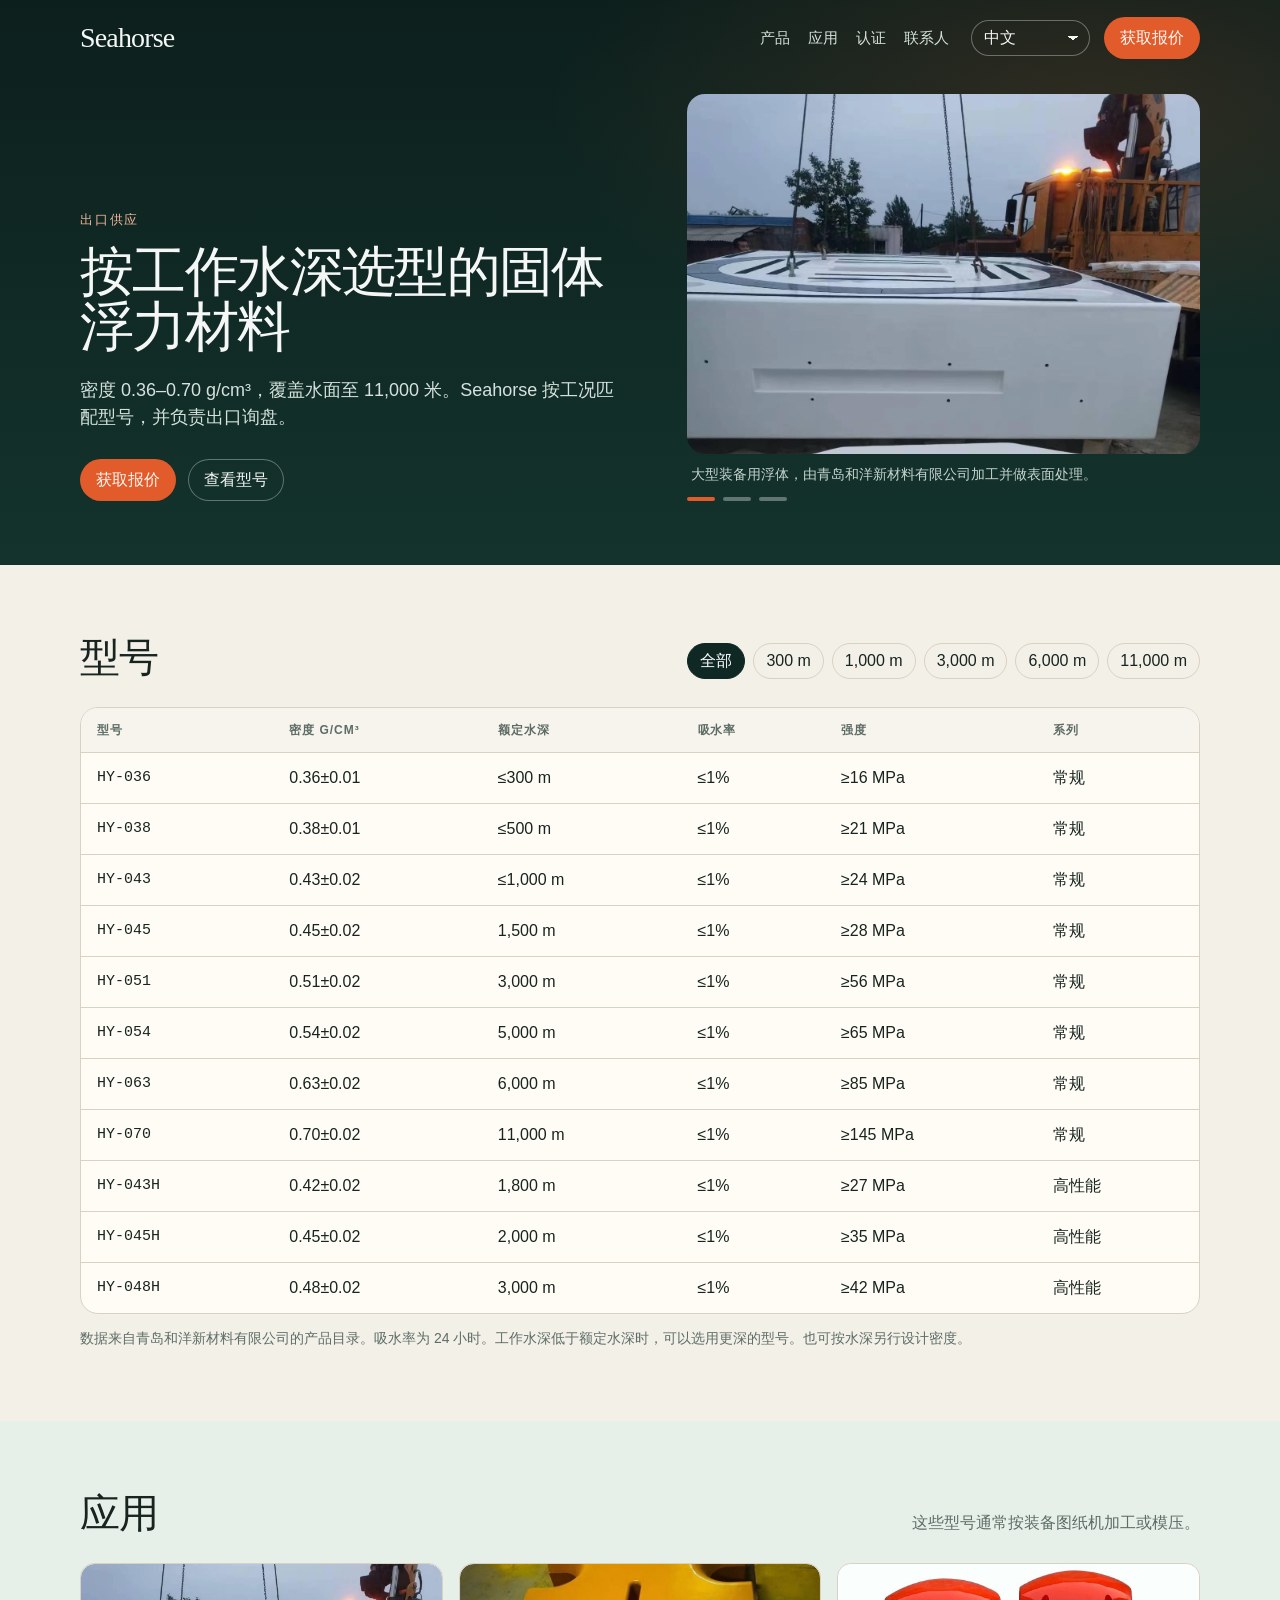
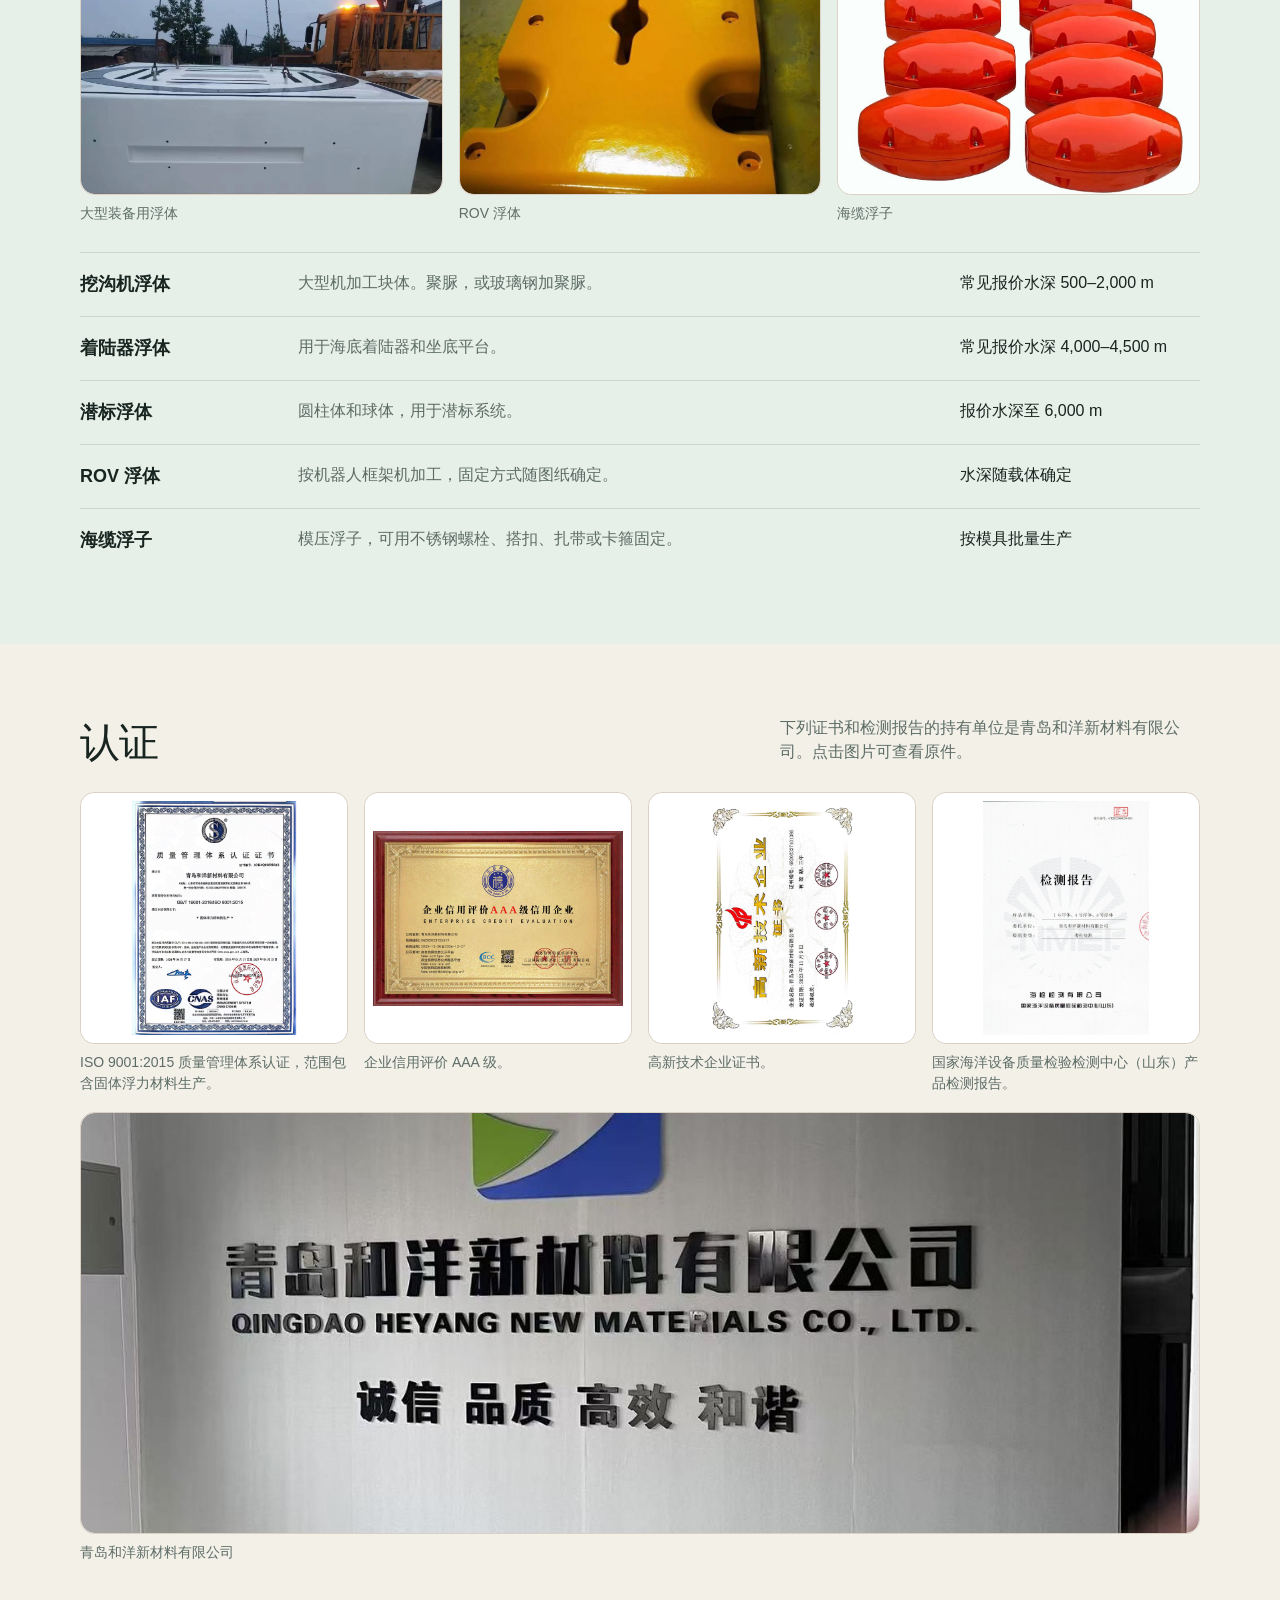
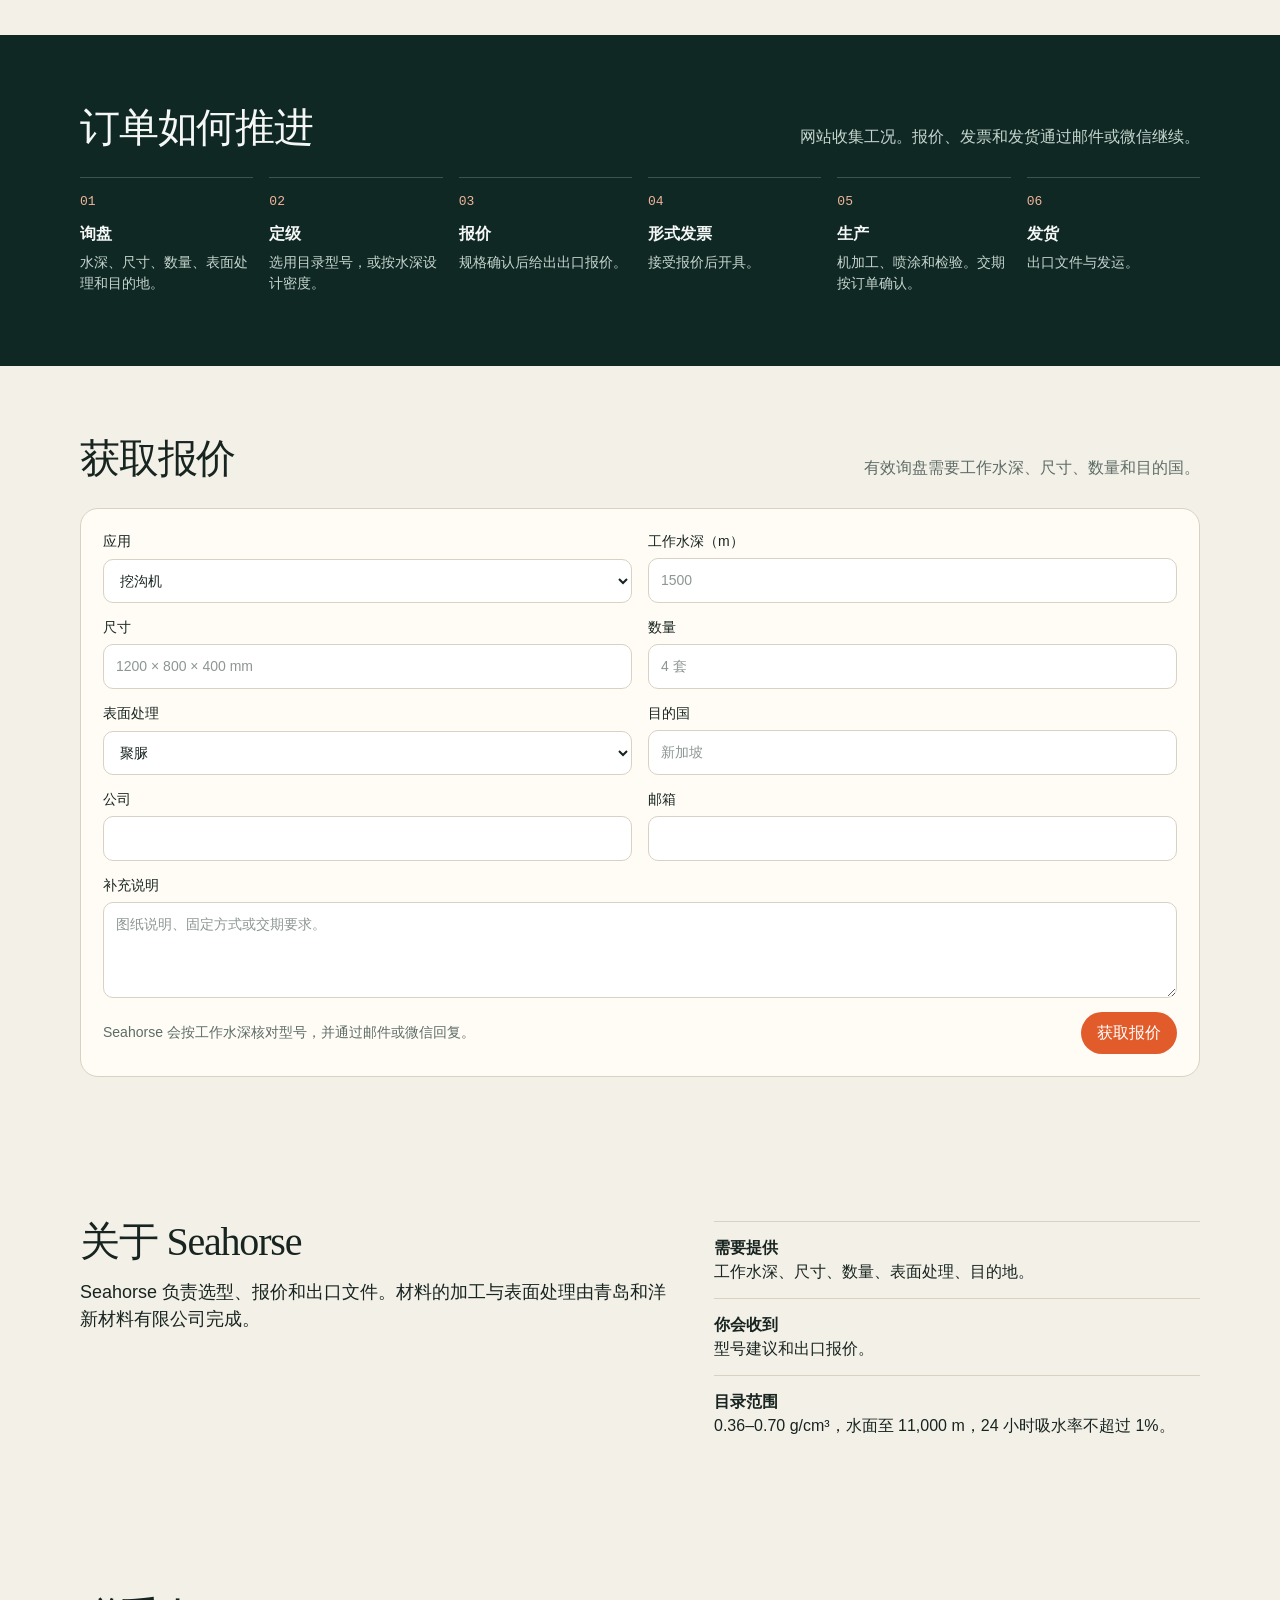
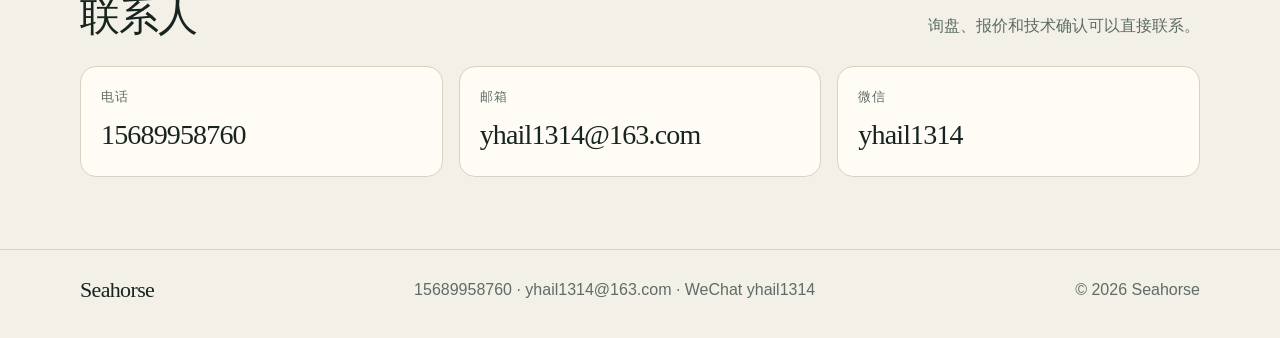
==== index.html @ 3eda2b13 "Publish the Seahorse export site" ====
<!DOCTYPE html>
<html lang="zh-CN">
<head>
  <meta charset="UTF-8" />
  <meta name="viewport" content="width=device-width, initial-scale=1" />
  <title>Seahorse — 固体浮力材料</title>
  <style>
    :root {
      --bg: #f3f0e8;
      --bg-2: #e7efe9;
      --ink: #17241f;
      --muted: #5d6d66;
      --line: #d9d1c3;
      --sea: #102824;
      --sea-2: #1a3d36;
      --paper: #fffcf6;
      --signal: #e25b2a;
      --signal-ink: #fff8f4;
      --serif: "Palatino Linotype", Palatino, "Book Antiqua", Georgia, serif;
      --sans: "Segoe UI", "Microsoft YaHei", sans-serif;
      --mono: Consolas, "Cascadia Mono", monospace;
    }

    * { box-sizing: border-box; }
    html { scroll-behavior: smooth; }
    body {
      margin: 0;
      background: var(--bg);
      color: var(--ink);
      font-family: var(--sans);
      font-size: 16px;
      line-height: 1.5;
    }
    a { color: inherit; text-decoration: none; }
    button, input, select, textarea { font: inherit; color: inherit; }
    img { display: block; max-width: 100%; }
    figure { margin: 0; }

    .wrap {
      width: min(1120px, calc(100% - 48px));
      margin: 0 auto;
    }

    .top {
      background:
        radial-gradient(900px 420px at 85% 20%, rgba(226, 91, 42, 0.16), transparent 60%),
        linear-gradient(180deg, #0c1f1c 0%, #14332d 100%);
      color: #f4f7f5;
    }

    header {
      display: flex;
      align-items: center;
      gap: 22px;
      min-height: 76px;
      flex-wrap: wrap;
      padding: 12px 0;
    }
    .logo {
      font-family: var(--serif);
      font-size: 28px;
      letter-spacing: -0.03em;
      line-height: 1;
    }
    nav {
      display: flex;
      gap: 18px;
      margin-left: auto;
      color: #d5e2dc;
      font-size: 15px;
    }
    nav a:hover { color: white; }
    .tools { display: flex; align-items: center; gap: 14px; }
    .lang-select {
      min-height: 36px;
      padding: 0 32px 0 12px;
      border: 1px solid rgba(244, 247, 245, 0.35);
      border-radius: 999px;
      background-color: transparent;
      color: #f4f7f5;
      cursor: pointer;
      appearance: none;
      background-image:
        linear-gradient(45deg, transparent 50%, #f4f7f5 50%),
        linear-gradient(135deg, #f4f7f5 50%, transparent 50%);
      background-position: calc(100% - 16px) 15px, calc(100% - 11px) 15px;
      background-size: 5px 5px, 5px 5px;
      background-repeat: no-repeat;
    }
    .lang-select option { color: #17241f; background: #fff; }
    .btn {
      display: inline-flex;
      align-items: center;
      justify-content: center;
      min-height: 42px;
      padding: 0 16px;
      border-radius: 999px;
      background: var(--signal);
      color: var(--signal-ink);
      border: 0;
      cursor: pointer;
      white-space: nowrap;
    }
    .btn.ghost {
      background: transparent;
      color: #f4f7f5;
      box-shadow: inset 0 0 0 1px rgba(244, 247, 245, 0.35);
    }
    .btn.dark { color: white; }

    .hero {
      display: grid;
      grid-template-columns: 1.05fr 0.95fr;
      gap: 40px;
      align-items: end;
      padding: 18px 0 64px;
    }
    .kicker {
      margin: 0 0 16px;
      color: #f0b59a;
      font-size: 13px;
      letter-spacing: 0.14em;
      text-transform: uppercase;
    }
    h1 {
      margin: 0;
      max-width: 640px;
      font-family: var(--serif);
      font-size: clamp(40px, 4.2vw, 60px);
      font-weight: 500;
      letter-spacing: -0.03em;
      line-height: 1.02;
    }
    .lede {
      max-width: 540px;
      margin: 22px 0 0;
      color: #d5e2dc;
      font-size: 18px;
    }
    .hero-actions {
      display: flex;
      flex-wrap: wrap;
      gap: 12px;
      margin-top: 28px;
    }
    .visual { min-width: 0; }
    .slides {
      height: 360px;
      border-radius: 18px;
      overflow: hidden;
    }
    .slides-track {
      display: flex;
      width: 100%;
      height: 100%;
      transition: transform 0.7s ease;
    }
    .slides img {
      width: 100%;
      height: 360px;
      flex: 0 0 100%;
      object-fit: cover;
    }
    .visual figcaption {
      margin: 10px 4px 0;
      color: #c5d5ce;
      font-size: 14px;
    }
    .slide-dots {
      display: flex;
      gap: 8px;
      margin-top: 12px;
    }
    .slide-dots button {
      width: 28px;
      height: 4px;
      padding: 0;
      border: 0;
      border-radius: 999px;
      background: rgba(244, 247, 245, 0.35);
      cursor: pointer;
    }
    .slide-dots button[aria-pressed="true"] { background: var(--signal); }
    @media (prefers-reduced-motion: reduce) {
      .slides-track { transition: none; }
    }

    section { padding: 72px 0; }
    .section-head {
      display: flex;
      justify-content: space-between;
      align-items: end;
      gap: 24px;
      margin-bottom: 28px;
    }
    h2 {
      margin: 0;
      font-family: var(--serif);
      font-size: 40px;
      font-weight: 500;
      letter-spacing: -0.03em;
      line-height: 1.05;
    }
    .section-head p, .note, figcaption {
      margin: 0;
      color: var(--muted);
    }
    .section-head p { max-width: 420px; }

    .filters { display: flex; flex-wrap: wrap; gap: 8px; }
    .filters button {
      min-height: 36px;
      padding: 0 12px;
      border-radius: 999px;
      border: 1px solid var(--line);
      background: transparent;
      cursor: pointer;
    }
    .filters button[aria-pressed="true"] {
      background: var(--sea);
      border-color: var(--sea);
      color: white;
    }

    .table-card {
      background: var(--paper);
      border: 1px solid var(--line);
      border-radius: 18px;
      overflow: hidden;
    }
    table { width: 100%; border-collapse: collapse; }
    th, td { padding: 13px 16px; text-align: left; }
    th {
      background: #f7f4ee;
      color: var(--muted);
      font-size: 12px;
      font-weight: 650;
      letter-spacing: 0.08em;
      text-transform: uppercase;
    }
    td {
      border-top: 1px solid var(--line);
      font-variant-numeric: tabular-nums;
    }
    td.grade { font-family: var(--mono); font-size: 15px; }
    input::placeholder, textarea::placeholder { color: #8d9691; }
    .note { margin-top: 14px; font-size: 14px; }

    #applications { background: var(--bg-2); }
    .photos, .certs {
      display: grid;
      grid-template-columns: repeat(3, 1fr);
      gap: 16px;
      margin-bottom: 28px;
    }
    .photos img, .certs img, .factory img {
      width: 100%;
      background: white;
      border-radius: 14px;
    }
    .photos img { height: 230px; object-fit: cover; }
    .certs {
      grid-template-columns: repeat(4, 1fr);
      margin-bottom: 18px;
    }
    .certs a, .photos a, .factory a {
      display: block;
      background: white;
      border: 1px solid var(--line);
      border-radius: 14px;
      overflow: hidden;
    }
    .certs img {
      height: 250px;
      object-fit: contain;
      padding: 8px;
    }
    figcaption { margin-top: 8px; font-size: 14px; }
    .factory img {
      height: 420px;
      object-fit: cover;
      border-radius: 14px;
    }
    .apps { display: grid; }
    .app {
      display: grid;
      grid-template-columns: 200px 1fr 240px;
      gap: 18px;
      padding: 18px 0;
      border-top: 1px solid #c9d7d0;
    }
    .app strong { font-size: 18px; }
    .app p { margin: 0; color: var(--muted); }
    .app em { font-style: normal; }

    #process { background: var(--sea); color: #f4f7f5; }
    #process .section-head p { color: #c5d5ce; }
    .steps {
      display: grid;
      grid-template-columns: repeat(6, 1fr);
      gap: 16px;
      margin: 8px 0 0;
      padding: 0;
      list-style: none;
    }
    .steps li { padding-top: 14px; border-top: 1px solid rgba(244, 247, 245, 0.2); }
    .steps span {
      display: block;
      margin-bottom: 10px;
      color: #f0b59a;
      font-family: var(--mono);
      font-size: 13px;
    }
    .steps strong { display: block; margin-bottom: 6px; }
    .steps p { margin: 0; color: #c5d5ce; font-size: 14px; }

    form {
      display: grid;
      grid-template-columns: 1fr 1fr;
      gap: 14px 16px;
      background: var(--paper);
      border: 1px solid var(--line);
      border-radius: 18px;
      padding: 22px;
    }
    label { display: grid; gap: 6px; font-size: 14px; }
    label.wide { grid-column: 1 / -1; }
    input, select, textarea {
      width: 100%;
      border: 1px solid var(--line);
      background: #fff;
      border-radius: 10px;
      padding: 11px 12px;
      outline: none;
    }
    textarea { min-height: 96px; resize: vertical; }
    input:focus, select:focus, textarea:focus { border-color: var(--sea-2); }
    .form-actions {
      grid-column: 1 / -1;
      display: flex;
      justify-content: space-between;
      align-items: center;
      gap: 16px;
    }
    .form-actions p { margin: 0; color: var(--muted); font-size: 14px; }
    .form-status { flex-basis: 100%; }
    .form-status:empty { display: none; }

    .about {
      display: grid;
      grid-template-columns: 1.1fr 0.9fr;
      gap: 40px;
    }
    .about p { margin: 16px 0 0; font-size: 18px; }
    .facts { margin: 0; padding: 0; list-style: none; }
    .facts li { padding: 14px 0; border-top: 1px solid var(--line); }
    .facts strong { display: block; }

    .contact-grid {
      display: grid;
      grid-template-columns: repeat(3, 1fr);
      gap: 16px;
    }
    .contact-card {
      background: var(--paper);
      border: 1px solid var(--line);
      border-radius: 16px;
      padding: 20px;
    }
    .contact-card span {
      display: block;
      margin-bottom: 8px;
      color: var(--muted);
      font-size: 13px;
      letter-spacing: 0.08em;
      text-transform: uppercase;
    }
    .contact-card a, .contact-card strong {
      font-family: var(--serif);
      font-size: 28px;
      font-weight: 500;
      letter-spacing: -0.03em;
    }

    footer {
      padding: 28px 0 36px;
      color: var(--muted);
      border-top: 1px solid var(--line);
    }
    .footer-row {
      display: flex;
      justify-content: space-between;
      gap: 18px;
      align-items: center;
    }
    footer .logo { font-size: 22px; color: var(--ink); }
    footer a:hover { color: var(--ink); }
  </style>
</head>
<body>
  <div class="top">
    <header class="wrap">
      <a class="logo" href="#top">Seahorse</a>
      <nav>
        <a href="#grades" data-i18n="navProducts">产品</a>
        <a href="#applications" data-i18n="navApps">应用</a>
        <a href="#certs" data-i18n="navCerts">认证</a>
        <a href="#contact" data-i18n="navContact">联系人</a>
      </nav>
      <div class="tools">
        <select class="lang-select" aria-label="Language">
          <option value="zh">中文</option>
          <option value="en">English</option>
          <option value="ja">日本語</option>
          <option value="fr">Français</option>
          <option value="es">Español</option>
          <option value="de">Deutsch</option>
          <option value="pt">Português</option>
          <option value="ru">Русский</option>
          <option value="ko">한국어</option>
          <option value="ar">العربية</option>
        </select>
        <a class="btn" href="#quote" data-i18n="quoteBtn">获取报价</a>
      </div>
    </header>
    <div class="hero wrap" id="top">
      <div>
        <p class="kicker" data-i18n="kicker">出口供应</p>
        <h1 data-i18n="h1">按工作水深选型的固体浮力材料</h1>
        <p class="lede" data-i18n="lede">密度 0.36–0.70 g/cm³，覆盖水面至 11,000 米。Seahorse 按工况匹配型号，并负责出口询盘。</p>
        <div class="hero-actions">
          <a class="btn" href="#quote" data-i18n="quoteBtn">获取报价</a>
          <a class="btn ghost" href="#grades" data-i18n="seeGrades">查看型号</a>
        </div>
      </div>
      <figure class="visual">
        <div class="slides">
          <div class="slides-track">
            <img src="images/block.jpg" alt="" data-i18n-alt="photoBlock" data-caption="heroCaption" />
            <img src="images/rov.jpg" alt="" data-i18n-alt="photoRov" data-caption="photoRov" />
            <img src="images/floats.jpg" alt="" data-i18n-alt="photoFloats" data-caption="photoFloats" />
          </div>
        </div>
        <figcaption data-i18n="heroCaption">大型装备用浮体，由青岛和洋新材料有限公司加工并做表面处理。</figcaption>
        <div class="slide-dots" role="group" aria-label="Slides">
          <button type="button" aria-pressed="true"></button>
          <button type="button" aria-pressed="false"></button>
          <button type="button" aria-pressed="false"></button>
        </div>
      </figure>
    </div>
  </div>

  <section id="grades">
    <div class="wrap">
      <div class="section-head">
        <h2 data-i18n="gradesTitle">型号</h2>
        <div class="filters" role="group" aria-label="Working depth">
          <button type="button" data-depth="0" data-i18n="filterAll" aria-pressed="true">全部</button>
          <button type="button" data-depth="300">300 m</button>
          <button type="button" data-depth="1000">1,000 m</button>
          <button type="button" data-depth="3000">3,000 m</button>
          <button type="button" data-depth="6000">6,000 m</button>
          <button type="button" data-depth="11000">11,000 m</button>
        </div>
      </div>
      <div class="table-card">
        <table>
          <thead>
            <tr>
              <th data-i18n="thGrade">型号</th>
              <th data-i18n="thDensity">密度 g/cm³</th>
              <th data-i18n="thDepth">额定水深</th>
              <th data-i18n="thAbsorption">吸水率</th>
              <th data-i18n="thStrength">强度</th>
              <th data-i18n="thSeries">系列</th>
            </tr>
          </thead>
          <tbody id="grade-body"></tbody>
        </table>
      </div>
      <p class="note" data-i18n="gradesNote">数据来自青岛和洋新材料有限公司的产品目录。吸水率为 24 小时。工作水深低于额定水深时，可以选用更深的型号。也可按水深另行设计密度。</p>
    </div>
  </section>

  <section id="applications">
    <div class="wrap">
      <div class="section-head">
        <h2 data-i18n="appsTitle">应用</h2>
        <p data-i18n="appsIntro">这些型号通常按装备图纸机加工或模压。</p>
      </div>
      <div class="photos">
        <figure>
          <a href="images/block.jpg" target="_blank" rel="noopener"><img src="images/block.jpg" alt="" data-i18n-alt="photoBlock" /></a>
          <figcaption data-i18n="photoBlock">大型装备用浮体</figcaption>
        </figure>
        <figure>
          <a href="images/rov.jpg" target="_blank" rel="noopener"><img src="images/rov.jpg" alt="" data-i18n-alt="photoRov" /></a>
          <figcaption data-i18n="photoRov">ROV 浮体</figcaption>
        </figure>
        <figure>
          <a href="images/floats.jpg" target="_blank" rel="noopener"><img src="images/floats.jpg" alt="" data-i18n-alt="photoFloats" /></a>
          <figcaption data-i18n="photoFloats">海缆浮子</figcaption>
        </figure>
      </div>
      <div class="apps">
        <article class="app">
          <strong data-i18n="app1Title">挖沟机浮体</strong>
          <p data-i18n="app1Body">大型机加工块体。聚脲，或玻璃钢加聚脲。</p>
          <em data-i18n="app1Meta">常见报价水深 500–2,000 m</em>
        </article>
        <article class="app">
          <strong data-i18n="app2Title">着陆器浮体</strong>
          <p data-i18n="app2Body">用于海底着陆器和坐底平台。</p>
          <em data-i18n="app2Meta">常见报价水深 4,000–4,500 m</em>
        </article>
        <article class="app">
          <strong data-i18n="app3Title">潜标浮体</strong>
          <p data-i18n="app3Body">圆柱体和球体，用于潜标系统。</p>
          <em data-i18n="app3Meta">报价水深至 6,000 m</em>
        </article>
        <article class="app">
          <strong data-i18n="app4Title">ROV 浮体</strong>
          <p data-i18n="app4Body">按机器人框架机加工，固定方式随图纸确定。</p>
          <em data-i18n="app4Meta">水深随载体确定</em>
        </article>
        <article class="app">
          <strong data-i18n="app5Title">海缆浮子</strong>
          <p data-i18n="app5Body">模压浮子，可用不锈钢螺栓、搭扣、扎带或卡箍固定。</p>
          <em data-i18n="app5Meta">按模具批量生产</em>
        </article>
      </div>
    </div>
  </section>

  <section id="certs">
    <div class="wrap">
      <div class="section-head">
        <h2 data-i18n="certsTitle">认证</h2>
        <p data-i18n="certsIntro">下列证书和检测报告的持有单位是青岛和洋新材料有限公司。点击图片可查看原件。</p>
      </div>
      <div class="certs">
        <figure>
          <a href="images/iso.jpg" target="_blank" rel="noopener"><img src="images/iso.jpg" alt="" data-i18n-alt="certIso" /></a>
          <figcaption data-i18n="certIso">ISO 9001:2015 质量管理体系认证，范围包含固体浮力材料生产。</figcaption>
        </figure>
        <figure>
          <a href="images/aaa.jpg" target="_blank" rel="noopener"><img src="images/aaa.jpg" alt="" data-i18n-alt="certAaa" /></a>
          <figcaption data-i18n="certAaa">企业信用评价 AAA 级。</figcaption>
        </figure>
        <figure>
          <a href="images/hitech.jpg" target="_blank" rel="noopener"><img src="images/hitech.jpg" alt="" data-i18n-alt="certHitech" /></a>
          <figcaption data-i18n="certHitech">高新技术企业证书。</figcaption>
        </figure>
        <figure>
          <a href="images/report.jpg" target="_blank" rel="noopener"><img src="images/report.jpg" alt="" data-i18n-alt="certReport" /></a>
          <figcaption data-i18n="certReport">国家海洋设备质量检验检测中心（山东）产品检测报告。</figcaption>
        </figure>
      </div>
      <figure class="factory">
        <a href="images/factory.jpg" target="_blank" rel="noopener"><img src="images/factory.jpg" alt="" data-i18n-alt="factoryCaption" /></a>
        <figcaption data-i18n="factoryCaption">青岛和洋新材料有限公司</figcaption>
      </figure>
    </div>
  </section>

  <section id="process">
    <div class="wrap">
      <div class="section-head">
        <h2 data-i18n="processTitle">订单如何推进</h2>
        <p data-i18n="processIntro">网站收集工况。报价、发票和发货通过邮件或微信继续。</p>
      </div>
      <ol class="steps">
        <li><span>01</span><strong data-i18n="step1t">询盘</strong><p data-i18n="step1d">水深、尺寸、数量、表面处理和目的地。</p></li>
        <li><span>02</span><strong data-i18n="step2t">定级</strong><p data-i18n="step2d">选用目录型号，或按水深设计密度。</p></li>
        <li><span>03</span><strong data-i18n="step3t">报价</strong><p data-i18n="step3d">规格确认后给出出口报价。</p></li>
        <li><span>04</span><strong data-i18n="step4t">形式发票</strong><p data-i18n="step4d">接受报价后开具。</p></li>
        <li><span>05</span><strong data-i18n="step5t">生产</strong><p data-i18n="step5d">机加工、喷涂和检验。交期按订单确认。</p></li>
        <li><span>06</span><strong data-i18n="step6t">发货</strong><p data-i18n="step6d">出口文件与发运。</p></li>
      </ol>
    </div>
  </section>

  <section id="quote">
    <div class="wrap">
      <div class="section-head">
        <h2 data-i18n="quoteTitle">获取报价</h2>
        <p data-i18n="quoteIntro">有效询盘需要工作水深、尺寸、数量和目的国。</p>
      </div>
      <form id="quote-form" action="#" method="post">
        <label><span data-i18n="labelApp">应用</span>
          <select name="application">
            <option value="trencher" data-i18n="optTrencher">挖沟机</option>
            <option value="lander" data-i18n="optLander">着陆器</option>
            <option value="mooring" data-i18n="optMooring">潜标系统</option>
            <option value="rov" data-i18n="optRov">ROV</option>
            <option value="float" data-i18n="optFloat">海缆浮子</option>
            <option value="other" data-i18n="optOther">其他</option>
          </select>
        </label>
        <label><span data-i18n="labelDepth">工作水深（m）</span>
          <input name="depth" inputmode="numeric" data-i18n-placeholder="phDepth" placeholder="1500" />
        </label>
        <label><span data-i18n="labelSize">尺寸</span>
          <input name="dimensions" data-i18n-placeholder="phSize" placeholder="1200 × 800 × 400 mm" />
        </label>
        <label><span data-i18n="labelQty">数量</span>
          <input name="quantity" data-i18n-placeholder="phQty" placeholder="4 套" />
        </label>
        <label><span data-i18n="labelFinish">表面处理</span>
          <select name="finish">
            <option value="polyurea" data-i18n="finishPoly">聚脲</option>
            <option value="frp" data-i18n="finishFrp">玻璃钢 + 聚脲</option>
            <option value="paint" data-i18n="finishPaint">聚脲 + 油漆</option>
            <option value="open" data-i18n="finishOpen">尚未确定</option>
          </select>
        </label>
        <label><span data-i18n="labelCountry">目的国</span>
          <input name="country" data-i18n-placeholder="phCountry" placeholder="新加坡" />
        </label>
        <label><span data-i18n="labelCompany">公司</span>
          <input name="company" autocomplete="organization" />
        </label>
        <label><span data-i18n="labelEmail">邮箱</span>
          <input name="email" type="email" autocomplete="email" />
        </label>
        <label class="wide"><span data-i18n="labelNotes">补充说明</span>
          <textarea name="notes" data-i18n-placeholder="phNotes" placeholder="图纸说明、固定方式或交期要求。"></textarea>
        </label>
        <div class="form-actions">
          <p data-i18n="quoteHint">Seahorse 会按工作水深核对型号，并通过邮件或微信回复。</p>
          <p class="form-status" id="form-status" aria-live="polite"></p>
          <button class="btn dark" type="submit" data-i18n="quoteBtn">获取报价</button>
        </div>
      </form>
    </div>
  </section>

  <section id="about">
    <div class="wrap about">
      <div>
        <h2 data-i18n="aboutTitle">关于 Seahorse</h2>
        <p data-i18n="aboutBody">Seahorse 负责选型、报价和出口文件。材料的加工与表面处理由青岛和洋新材料有限公司完成。</p>
      </div>
      <ul class="facts">
        <li><strong data-i18n="fact1t">需要提供</strong> <span data-i18n="fact1d">工作水深、尺寸、数量、表面处理、目的地。</span></li>
        <li><strong data-i18n="fact2t">你会收到</strong> <span data-i18n="fact2d">型号建议和出口报价。</span></li>
        <li><strong data-i18n="fact3t">目录范围</strong> <span data-i18n="fact3d">0.36–0.70 g/cm³，水面至 11,000 m，24 小时吸水率不超过 1%。</span></li>
      </ul>
    </div>
  </section>

  <section id="contact">
    <div class="wrap">
      <div class="section-head">
        <h2 data-i18n="contactTitle">联系人</h2>
        <p data-i18n="contactIntro">询盘、报价和技术确认可以直接联系。</p>
      </div>
      <div class="contact-grid">
        <article class="contact-card">
          <span data-i18n="labelPhone">电话</span>
          <a data-contact="phone" href="tel:+8615689958760">15689958760</a>
        </article>
        <article class="contact-card">
          <span data-i18n="labelEmail">邮箱</span>
          <a data-contact="email" href="mailto:yhail1314@163.com">yhail1314@163.com</a>
        </article>
        <article class="contact-card">
          <span data-i18n="labelWechat">微信</span>
          <strong data-contact="wechat">yhail1314</strong>
        </article>
      </div>
    </div>
  </section>

  <footer>
    <div class="wrap footer-row">
      <div class="logo">Seahorse</div>
      <div>
        <a data-contact="phone" href="tel:+8615689958760">15689958760</a>
        ·
        <a data-contact="email" href="mailto:yhail1314@163.com">yhail1314@163.com</a>
        · WeChat <span data-contact="wechat">yhail1314</span>
      </div>
      <div>© 2026 Seahorse</div>
    </div>
  </footer>

  <script>
    const copy = {
      zh: {
        title: "Seahorse — 固体浮力材料",
        navProducts: "产品", navApps: "应用", navCerts: "认证", navContact: "联系人",
        quoteBtn: "获取报价", kicker: "出口供应",
        h1: "按工作水深选型的固体浮力材料",
        lede: "密度 0.36–0.70 g/cm³，覆盖水面至 11,000 米。Seahorse 按工况匹配型号，并负责出口询盘。",
        seeGrades: "查看型号",
        heroCaption: "大型装备用浮体，由青岛和洋新材料有限公司加工并做表面处理。",
        gradesTitle: "型号", filterAll: "全部",
        thGrade: "型号", thDensity: "密度 g/cm³", thDepth: "额定水深", thAbsorption: "吸水率", thStrength: "强度", thSeries: "系列",
        seriesStandard: "常规", seriesHigh: "高性能",
        gradesNote: "数据来自青岛和洋新材料有限公司的产品目录。吸水率为 24 小时。工作水深低于额定水深时，可以选用更深的型号。也可按水深另行设计密度。",
        appsTitle: "应用", appsIntro: "这些型号通常按装备图纸机加工或模压。",
        photoBlock: "大型装备用浮体", photoRov: "ROV 浮体", photoFloats: "海缆浮子",
        app1Title: "挖沟机浮体", app1Body: "大型机加工块体。聚脲，或玻璃钢加聚脲。", app1Meta: "常见报价水深 500–2,000 m",
        app2Title: "着陆器浮体", app2Body: "用于海底着陆器和坐底平台。", app2Meta: "常见报价水深 4,000–4,500 m",
        app3Title: "潜标浮体", app3Body: "圆柱体和球体，用于潜标系统。", app3Meta: "报价水深至 6,000 m",
        app4Title: "ROV 浮体", app4Body: "按机器人框架机加工，固定方式随图纸确定。", app4Meta: "水深随载体确定",
        app5Title: "海缆浮子", app5Body: "模压浮子，可用不锈钢螺栓、搭扣、扎带或卡箍固定。", app5Meta: "按模具批量生产",
        certsTitle: "认证",
        certsIntro: "下列证书和检测报告的持有单位是青岛和洋新材料有限公司。点击图片可查看原件。",
        certIso: "ISO 9001:2015 质量管理体系认证，范围包含固体浮力材料生产。",
        certAaa: "企业信用评价 AAA 级。",
        certHitech: "高新技术企业证书。",
        certReport: "国家海洋设备质量检验检测中心（山东）产品检测报告。",
        factoryCaption: "青岛和洋新材料有限公司",
        processTitle: "订单如何推进",
        processIntro: "网站收集工况。报价、发票和发货通过邮件或微信继续。",
        step1t: "询盘", step1d: "水深、尺寸、数量、表面处理和目的地。",
        step2t: "定级", step2d: "选用目录型号，或按水深设计密度。",
        step3t: "报价", step3d: "规格确认后给出出口报价。",
        step4t: "形式发票", step4d: "接受报价后开具。",
        step5t: "生产", step5d: "机加工、喷涂和检验。交期按订单确认。",
        step6t: "发货", step6d: "出口文件与发运。",
        quoteTitle: "获取报价",
        quoteIntro: "有效询盘需要工作水深、尺寸、数量和目的国。",
        labelApp: "应用", labelDepth: "工作水深（m）", labelSize: "尺寸", labelQty: "数量",
        labelFinish: "表面处理", labelCountry: "目的国", labelCompany: "公司", labelEmail: "邮箱", labelNotes: "补充说明",
        optTrencher: "挖沟机", optLander: "着陆器", optMooring: "潜标系统", optRov: "ROV", optFloat: "海缆浮子", optOther: "其他",
        finishPoly: "聚脲", finishFrp: "玻璃钢 + 聚脲", finishPaint: "聚脲 + 油漆", finishOpen: "尚未确定",
        phDepth: "1500", phSize: "1200 × 800 × 400 mm", phQty: "4 套", phCountry: "新加坡",
        phNotes: "图纸说明、固定方式或交期要求。",
        quoteHint: "Seahorse 会按工作水深核对型号，并通过邮件或微信回复。",
        aboutTitle: "关于 Seahorse",
        aboutBody: "Seahorse 负责选型、报价和出口文件。材料的加工与表面处理由青岛和洋新材料有限公司完成。",
        fact1t: "需要提供", fact1d: "工作水深、尺寸、数量、表面处理、目的地。",
        fact2t: "你会收到", fact2d: "型号建议和出口报价。",
        fact3t: "目录范围", fact3d: "0.36–0.70 g/cm³，水面至 11,000 m，24 小时吸水率不超过 1%。",
        contactTitle: "联系人",
        contactIntro: "询盘、报价和技术确认可以直接联系。",
        labelPhone: "电话", labelWechat: "微信"
      },
      en: {
        title: "Seahorse — solid buoyancy materials",
        navProducts: "Products", navApps: "Applications", navCerts: "Certifications", navContact: "Contact",
        quoteBtn: "Request a quote", kicker: "Export supply",
        h1: "Solid buoyancy materials, specified by working depth.",
        lede: "Grades from 0.36 to 0.70 g/cm³, for equipment working from the surface to 11,000 meters. Seahorse matches a grade and handles the export inquiry.",
        seeGrades: "See the grades",
        heroCaption: "Buoyancy module for large equipment, machined and coated by Qingdao Heyang New Materials Co., Ltd.",
        gradesTitle: "Grades", filterAll: "All",
        thGrade: "Grade", thDensity: "Density g/cm³", thDepth: "Rated depth", thAbsorption: "Absorption", thStrength: "Strength", thSeries: "Series",
        seriesStandard: "Standard", seriesHigh: "High performance",
        gradesNote: "Figures follow the catalog of Qingdao Heyang New Materials Co., Ltd. Absorption is for 24 hours. A deeper grade can be quoted for a shallower duty. Density can also be designed for the depth.",
        appsTitle: "Applications", appsIntro: "These grades are machined or molded to the equipment drawing.",
        photoBlock: "Buoyancy for large equipment", photoRov: "ROV buoyancy", photoFloats: "Cable floats",
        app1Title: "Trencher blocks", app1Body: "Large machined blocks. Polyurea, or glass fiber with polyurea.", app1Meta: "Often quoted at 500–2,000 m",
        app2Title: "Lander buoyancy", app2Body: "Blocks for seabed landers and bottom platforms.", app2Meta: "Often quoted at 4,000–4,500 m",
        app3Title: "Mooring buoyancy", app3Body: "Cylinders and spheres for subsurface buoy systems.", app3Meta: "Quoted up to 6,000 m",
        app4Title: "ROV buoyancy", app4Body: "Machined to the vehicle frame. Fixings follow the drawing.", app4Meta: "Depth follows the vehicle",
        app5Title: "Cable floats", app5Body: "Molded floats with stainless bolts, hasps, straps, or clamps.", app5Meta: "Quantity parts from molds",
        certsTitle: "Certifications",
        certsIntro: "These certificates and the test report are held by Qingdao Heyang New Materials Co., Ltd. Open an image to view the original.",
        certIso: "ISO 9001:2015 quality certificate. Scope includes production of solid buoyancy materials.",
        certAaa: "AAA enterprise credit rating.",
        certHitech: "High-tech enterprise certificate.",
        certReport: "Product test report from the National Marine Equipment Quality Inspection Center (Shandong).",
        factoryCaption: "Qingdao Heyang New Materials Co., Ltd.",
        processTitle: "How an order moves",
        processIntro: "The site collects the duty. Quotation, invoice, and shipping continue by email or WeChat.",
        step1t: "Inquiry", step1d: "Depth, size, quantity, coating, and destination.",
        step2t: "Grade", step2d: "A catalog grade, or a density designed for the depth.",
        step3t: "Quotation", step3d: "An export offer after the specification is confirmed.",
        step4t: "Proforma", step4d: "Issued when the offer is accepted.",
        step5t: "Production", step5d: "Machining, coating, and inspection. Lead time is per order.",
        step6t: "Shipping", step6d: "Export documents and dispatch.",
        quoteTitle: "Request a quote",
        quoteIntro: "A useful inquiry includes the working depth, dimensions, quantity, and destination country.",
        labelApp: "Application", labelDepth: "Working depth (m)", labelSize: "Dimensions", labelQty: "Quantity",
        labelFinish: "Surface treatment", labelCountry: "Destination country", labelCompany: "Company", labelEmail: "Email", labelNotes: "Notes",
        optTrencher: "Trencher", optLander: "Lander", optMooring: "Mooring system", optRov: "ROV", optFloat: "Cable float", optOther: "Other",
        finishPoly: "Polyurea", finishFrp: "Glass fiber + polyurea", finishPaint: "Polyurea + paint", finishOpen: "Not decided",
        phDepth: "1500", phSize: "1200 × 800 × 400 mm", phQty: "4 sets", phCountry: "Singapore",
        phNotes: "Drawing notes, fixing method, or required lead time.",
        quoteHint: "Seahorse checks the grade against the working depth, then replies by email or WeChat.",
        aboutTitle: "About Seahorse",
        aboutBody: "Seahorse handles grade selection, quotations, and export documents. Machining and coating are done by Qingdao Heyang New Materials Co., Ltd.",
        fact1t: "What you send", fact1d: "Working depth, dimensions, quantity, surface treatment, destination.",
        fact2t: "What comes back", fact2d: "A grade recommendation and an export quotation.",
        fact3t: "Catalog range", fact3d: "0.36–0.70 g/cm³, surface to 11,000 m, 24-hour absorption within 1%.",
        contactTitle: "Contact",
        contactIntro: "For an inquiry, a quotation, or a technical check, use these details.",
        labelPhone: "Phone", labelWechat: "WeChat"
      },
      ru: {
        title: "Seahorse — твёрдые материалы плавучести",
        navProducts: "Продукция", navApps: "Применение", navCerts: "Сертификаты", navContact: "Контакт",
        quoteBtn: "Запросить цену", kicker: "Экспортные поставки",
        h1: "Твёрдые материалы плавучести по рабочей глубине",
        lede: "Марки от 0,36 до 0,70 г/см³ для техники от поверхности до 11 000 м. Seahorse подбирает марку и ведёт экспортный запрос.",
        seeGrades: "Смотреть марки",
        heroCaption: "Модуль плавучести для крупного оборудования. Обработка и покрытие — Qingdao Heyang New Materials Co., Ltd.",
        gradesTitle: "Марки", filterAll: "Все",
        thGrade: "Марка", thDensity: "Плотность, г/см³", thDepth: "Глубина", thAbsorption: "Водопоглощение", thStrength: "Прочность", thSeries: "Серия",
        seriesStandard: "Стандарт", seriesHigh: "Повышенная",
        gradesNote: "Данные из каталога Qingdao Heyang New Materials Co., Ltd. Водопоглощение указано за 24 часа. Для меньшей глубины можно взять марку с большим запасом. Плотность также можно рассчитать под глубину.",
        appsTitle: "Применение", appsIntro: "Марки обрабатывают или формуют по чертежу оборудования.",
        photoBlock: "Плавучесть для крупного оборудования", photoRov: "Плавучесть для ТНПА", photoFloats: "Кабельные поплавки",
        app1Title: "Блоки для траншеекопателя", app1Body: "Крупные фрезерованные блоки. Полимочевина или стеклопластик с полимочевиной.", app1Meta: "Обычно 500–2 000 м",
        app2Title: "Плавучесть лендера", app2Body: "Блоки для донных посадочных аппаратов и донных платформ.", app2Meta: "Обычно 4 000–4 500 м",
        app3Title: "Плавучесть притопленного буя", app3Body: "Цилиндры и сферы для систем притопленных буёв.", app3Meta: "До 6 000 м",
        app4Title: "Плавучесть ТНПА", app4Body: "Обработка по раме аппарата. Крепление по чертежу.", app4Meta: "Глубина по аппарату",
        app5Title: "Кабельные поплавки", app5Body: "Формованные поплавки с нержавеющими болтами, застёжками, стяжками или хомутами.", app5Meta: "Серия по пресс-форме",
        certsTitle: "Сертификаты",
        certsIntro: "Сертификаты и протокол принадлежат Qingdao Heyang New Materials Co., Ltd. Откройте изображение, чтобы увидеть оригинал.",
        certIso: "Сертификат ISO 9001:2015. Область включает производство твёрдых материалов плавучести.",
        certAaa: "Кредитный рейтинг предприятия AAA.",
        certHitech: "Свидетельство высокотехнологичного предприятия.",
        certReport: "Протокол испытаний Национального центра контроля качества морского оборудования (Шаньдун).",
        factoryCaption: "Qingdao Heyang New Materials Co., Ltd.",
        processTitle: "Как проходит заказ",
        processIntro: "Сайт собирает исходные данные. Цена, инвойс и отгрузка продолжаются по почте или в WeChat.",
        step1t: "Запрос", step1d: "Глубина, размер, количество, покрытие и страна поставки.",
        step2t: "Марка", step2d: "Марка из каталога или плотность под заданную глубину.",
        step3t: "Цена", step3d: "Экспортное предложение после подтверждения спецификации.",
        step4t: "Проформа", step4d: "После принятия предложения.",
        step5t: "Производство", step5d: "Обработка, покрытие и контроль. Срок — по заказу.",
        step6t: "Отгрузка", step6d: "Экспортные документы и отправка.",
        quoteTitle: "Запросить цену",
        quoteIntro: "В запросе нужны рабочая глубина, размеры, количество и страна поставки.",
        labelApp: "Применение", labelDepth: "Рабочая глубина (м)", labelSize: "Размеры", labelQty: "Количество",
        labelFinish: "Покрытие", labelCountry: "Страна поставки", labelCompany: "Компания", labelEmail: "Эл. почта", labelNotes: "Примечание",
        optTrencher: "Траншеекопатель", optLander: "Лендер", optMooring: "Притопленный буй", optRov: "ТНПА", optFloat: "Кабельный поплавок", optOther: "Другое",
        finishPoly: "Полимочевина", finishFrp: "Стеклопластик + полимочевина", finishPaint: "Полимочевина + краска", finishOpen: "Не определено",
        phDepth: "1500", phSize: "1200 × 800 × 400 mm", phQty: "4 комплекта", phCountry: "Сингапур",
        phNotes: "Примечания к чертежу, крепление или срок.",
        quoteHint: "Seahorse сверит марку с рабочей глубиной и ответит по почте или в WeChat.",
        aboutTitle: "О Seahorse",
        aboutBody: "Seahorse ведёт подбор марки, коммерческое предложение и экспортные документы. Обработку и покрытие выполняет Qingdao Heyang New Materials Co., Ltd.",
        fact1t: "Что прислать", fact1d: "Рабочая глубина, размеры, количество, покрытие, страна поставки.",
        fact2t: "Что вернётся", fact2d: "Рекомендация марки и экспортная цена.",
        fact3t: "Диапазон каталога", fact3d: "0,36–0,70 г/см³, от поверхности до 11 000 м, водопоглощение за 24 часа не более 1%.",
        contactTitle: "Контакт",
        contactIntro: "Запрос, цену и техническое уточнение можно направить напрямую.",
        labelPhone: "Телефон", labelWechat: "WeChat"
      },
      ja: {
        title: "Seahorse — 固体浮力材",
        navProducts: "製品", navApps: "用途", navCerts: "認証", navContact: "連絡先",
        quoteBtn: "見積依頼", kicker: "輸出供給",
        h1: "使用水深で選定する固体浮力材",
        lede: "密度 0.36～0.70 g/cm³、水面から 11,000 m まで。Seahorse が条件に合うグレードを選び、輸出の問い合わせを担当します。",
        seeGrades: "グレードを見る",
        heroCaption: "大型装備用浮力体。加工と表面処理は青島和洋新材料有限公司が行います。",
        gradesTitle: "グレード", filterAll: "すべて",
        thGrade: "グレード", thDensity: "密度 g/cm³", thDepth: "定格水深", thAbsorption: "吸水率", thStrength: "強度", thSeries: "シリーズ",
        seriesStandard: "標準", seriesHigh: "高性能",
        gradesNote: "数値は青島和洋新材料有限公司のカタログに基づきます。吸水率は 24 時間です。使用水深が定格より浅い場合は、より深いグレードを見積できます。水深に合わせて密度を設計することもできます。",
        appsTitle: "用途", appsIntro: "これらのグレードは、装備の図面に合わせて機械加工または成形します。",
        photoBlock: "大型装備用浮力体", photoRov: "ROV 用浮力体", photoFloats: "海中ケーブル用フロート",
        app1Title: "トレンチャー用ブロック", app1Body: "大型の機械加工ブロック。ポリウレア、または FRP とポリウレア。", app1Meta: "見積水深の目安 500–2,000 m",
        app2Title: "ランダー用浮力体", app2Body: "海底ランダーと着底プラットフォーム向け。", app2Meta: "見積水深の目安 4,000–4,500 m",
        app3Title: "係留ブイ用浮力体", app3Body: "中層係留系向けの円筒および球体。", app3Meta: "見積水深 6,000 m まで",
        app4Title: "ROV 用浮力体", app4Body: "機体フレームに合わせて加工。固定方法は図面に従います。", app4Meta: "水深は機体に合わせる",
        app5Title: "海中ケーブル用フロート", app5Body: "成形フロート。ステンレスボルト、バックル、結束バンド、クランプで固定できます。", app5Meta: "金型による量産",
        certsTitle: "認証",
        certsIntro: "以下の証明書と試験報告の名義は青島和洋新材料有限公司です。画像を開くと原本を表示します。",
        certIso: "ISO 9001:2015 品質マネジメントシステム認証。範囲に固体浮力材の製造を含みます。",
        certAaa: "企業信用評価 AAA。",
        certHitech: "ハイテク企業証明書。",
        certReport: "国家海洋設備品質検査測定センター（山東）の製品試験報告。",
        factoryCaption: "青島和洋新材料有限公司",
        processTitle: "注文の流れ",
        processIntro: "サイトで使用条件を受け付けます。見積、インボイス、出荷はその後メールまたは WeChat で進めます。",
        step1t: "問い合わせ", step1d: "水深、寸法、数量、表面処理、仕向地。",
        step2t: "グレード", step2d: "カタログのグレード、または水深に合わせた密度設計。",
        step3t: "見積", step3d: "仕様確認後に輸出見積を提示。",
        step4t: "プロフォーマ", step4d: "見積受諾後に発行。",
        step5t: "製造", step5d: "機械加工、塗装、検査。納期は注文ごとに確認。",
        step6t: "出荷", step6d: "輸出書類と発送。",
        quoteTitle: "見積依頼",
        quoteIntro: "有効な問い合わせには、使用水深、寸法、数量、仕向国が必要です。",
        labelApp: "用途", labelDepth: "使用水深（m）", labelSize: "寸法", labelQty: "数量",
        labelFinish: "表面処理", labelCountry: "仕向国", labelCompany: "会社", labelEmail: "メール", labelNotes: "補足",
        optTrencher: "トレンチャー", optLander: "ランダー", optMooring: "係留系", optRov: "ROV", optFloat: "ケーブルフロート", optOther: "その他",
        finishPoly: "ポリウレア", finishFrp: "FRP + ポリウレア", finishPaint: "ポリウレア + 塗装", finishOpen: "未定",
        phDepth: "1500", phSize: "1200 × 800 × 400 mm", phQty: "4 セット", phCountry: "シンガポール",
        phNotes: "図面の注記、固定方法、希望納期。",
        quoteHint: "Seahorse が使用水深に対してグレードを確認し、メールまたは WeChat で返信します。",
        aboutTitle: "Seahorse について",
        aboutBody: "Seahorse はグレード選定、見積、輸出書類を担当します。加工と表面処理は青島和洋新材料有限公司が行います。",
        fact1t: "ご提示いただく内容", fact1d: "使用水深、寸法、数量、表面処理、仕向地。",
        fact2t: "お戻しする内容", fact2d: "グレードの提案と輸出見積。",
        fact3t: "カタログ範囲", fact3d: "0.36–0.70 g/cm³、水面から 11,000 m、24 時間吸水率 1% 以内。",
        contactTitle: "連絡先",
        contactIntro: "問い合わせ、見積、技術確認はこちらから直接ご連絡ください。",
        labelPhone: "電話", labelWechat: "WeChat"
      },
      fr: {
        title: "Seahorse — matériaux de flottabilité solides",
        navProducts: "Produits", navApps: "Applications", navCerts: "Certifications", navContact: "Contact",
        quoteBtn: "Demander un prix", kicker: "Fourniture export",
        h1: "Matériaux de flottabilité solides, choisis selon la profondeur de travail.",
        lede: "Nuances de 0,36 à 0,70 g/cm³, de la surface à 11 000 m. Seahorse choisit la nuance et traite la demande d'exportation.",
        seeGrades: "Voir les nuances",
        heroCaption: "Module de flottabilité pour grand équipement, usiné et revêtu par Qingdao Heyang New Materials Co., Ltd.",
        gradesTitle: "Nuances", filterAll: "Toutes",
        thGrade: "Nuance", thDensity: "Densité g/cm³", thDepth: "Profondeur nominale", thAbsorption: "Absorption", thStrength: "Résistance", thSeries: "Série",
        seriesStandard: "Standard", seriesHigh: "Haute performance",
        gradesNote: "Les valeurs suivent le catalogue de Qingdao Heyang New Materials Co., Ltd. L'absorption est mesurée sur 24 heures. Une nuance prévue pour une plus grande profondeur peut être proposée pour un service moins profond. La densité peut aussi être conçue pour la profondeur.",
        appsTitle: "Applications", appsIntro: "Ces nuances sont usinées ou moulées selon le plan de l'équipement.",
        photoBlock: "Flottabilité pour grand équipement", photoRov: "Flottabilité ROV", photoFloats: "Flotteurs de câble",
        app1Title: "Blocs pour trancheuse", app1Body: "Grands blocs usinés. Polyurée, ou fibre de verre avec polyurée.", app1Meta: "Souvent chiffrés pour 500–2 000 m",
        app2Title: "Flottabilité d'atterrisseur", app2Body: "Blocs pour atterrisseurs de fond et plates-formes posées.", app2Meta: "Souvent chiffrés pour 4 000–4 500 m",
        app3Title: "Flottabilité de mouillage", app3Body: "Cylindres et sphères pour systèmes de bouées immergées.", app3Meta: "Jusqu'à 6 000 m",
        app4Title: "Flottabilité ROV", app4Body: "Usinée selon le châssis. Les fixations suivent le plan.", app4Meta: "La profondeur suit l'engin",
        app5Title: "Flotteurs de câble", app5Body: "Flotteurs moulés, fixés par boulons, crochets, sangles ou colliers inox.", app5Meta: "Série à partir d'un moule",
        certsTitle: "Certifications",
        certsIntro: "Ces certificats et le rapport d'essai sont au nom de Qingdao Heyang New Materials Co., Ltd. Ouvrez une image pour voir l'original.",
        certIso: "Certificat qualité ISO 9001:2015. Le domaine inclut la production de matériaux de flottabilité solides.",
        certAaa: "Évaluation de crédit d'entreprise AAA.",
        certHitech: "Certificat d'entreprise de haute technologie.",
        certReport: "Rapport d'essai du Centre national d'inspection de la qualité des équipements marins (Shandong).",
        factoryCaption: "Qingdao Heyang New Materials Co., Ltd.",
        processTitle: "Déroulé d'une commande",
        processIntro: "Le site recueille les conditions d'emploi. Le devis, la facture et l'expédition se poursuivent par e-mail ou WeChat.",
        step1t: "Demande", step1d: "Profondeur, dimensions, quantité, revêtement et destination.",
        step2t: "Nuance", step2d: "Une nuance du catalogue, ou une densité conçue pour la profondeur.",
        step3t: "Devis", step3d: "Une offre export après confirmation de la spécification.",
        step4t: "Pro forma", step4d: "Émise lorsque l'offre est acceptée.",
        step5t: "Production", step5d: "Usinage, revêtement et contrôle. Le délai est fixé par commande.",
        step6t: "Expédition", step6d: "Documents d'exportation et envoi.",
        quoteTitle: "Demander un prix",
        quoteIntro: "Une demande utile indique la profondeur de travail, les dimensions, la quantité et le pays de destination.",
        labelApp: "Application", labelDepth: "Profondeur de travail (m)", labelSize: "Dimensions", labelQty: "Quantité",
        labelFinish: "Revêtement", labelCountry: "Pays de destination", labelCompany: "Société", labelEmail: "E-mail", labelNotes: "Notes",
        optTrencher: "Trancheuse", optLander: "Atterrisseur", optMooring: "Système de mouillage", optRov: "ROV", optFloat: "Flotteur de câble", optOther: "Autre",
        finishPoly: "Polyurée", finishFrp: "Fibre de verre + polyurée", finishPaint: "Polyurée + peinture", finishOpen: "Non décidé",
        phDepth: "1500", phSize: "1200 × 800 × 400 mm", phQty: "4 ensembles", phCountry: "Singapour",
        phNotes: "Notes de plan, mode de fixation ou délai souhaité.",
        quoteHint: "Seahorse vérifie la nuance selon la profondeur de travail, puis répond par e-mail ou WeChat.",
        aboutTitle: "À propos de Seahorse",
        aboutBody: "Seahorse assure le choix de la nuance, les devis et les documents d'exportation. L'usinage et le revêtement sont réalisés par Qingdao Heyang New Materials Co., Ltd.",
        fact1t: "À envoyer", fact1d: "Profondeur de travail, dimensions, quantité, revêtement, destination.",
        fact2t: "En retour", fact2d: "Une recommandation de nuance et un devis export.",
        fact3t: "Plage du catalogue", fact3d: "0,36–0,70 g/cm³, de la surface à 11 000 m, absorption sur 24 h inférieure à 1 %.",
        contactTitle: "Contact",
        contactIntro: "Pour une demande, un devis ou une vérification technique, utilisez ces coordonnées.",
        labelPhone: "Téléphone", labelWechat: "WeChat"
      },
      es: {
        title: "Seahorse — materiales de flotabilidad sólidos",
        navProducts: "Productos", navApps: "Aplicaciones", navCerts: "Certificaciones", navContact: "Contacto",
        quoteBtn: "Pedir precio", kicker: "Suministro de exportación",
        h1: "Materiales de flotabilidad sólidos, definidos por la profundidad de trabajo.",
        lede: "Grados de 0,36 a 0,70 g/cm³, desde la superficie hasta 11.000 m. Seahorse elige el grado y gestiona la consulta de exportación.",
        seeGrades: "Ver grados",
        heroCaption: "Módulo de flotabilidad para equipos grandes, mecanizado y recubierto por Qingdao Heyang New Materials Co., Ltd.",
        gradesTitle: "Grados", filterAll: "Todos",
        thGrade: "Grado", thDensity: "Densidad g/cm³", thDepth: "Profundidad nominal", thAbsorption: "Absorción", thStrength: "Resistencia", thSeries: "Serie",
        seriesStandard: "Estándar", seriesHigh: "Alto rendimiento",
        gradesNote: "Las cifras siguen el catálogo de Qingdao Heyang New Materials Co., Ltd. La absorción es de 24 horas. Un grado previsto para mayor profundidad puede ofertarse para un servicio menos profundo. La densidad también puede diseñarse para la profundidad.",
        appsTitle: "Aplicaciones", appsIntro: "Estos grados se mecanizan o moldean según el plano del equipo.",
        photoBlock: "Flotabilidad para equipos grandes", photoRov: "Flotabilidad para ROV", photoFloats: "Flotadores de cable",
        app1Title: "Bloques para zanjadora", app1Body: "Bloques mecanizados de gran tamaño. Poliurea, o fibra de vidrio con poliurea.", app1Meta: "Suele ofertarse para 500–2.000 m",
        app2Title: "Flotabilidad para aterrizador", app2Body: "Bloques para aterrizadores de fondo y plataformas apoyadas.", app2Meta: "Suele ofertarse para 4.000–4.500 m",
        app3Title: "Flotabilidad de fondeo", app3Body: "Cilindros y esferas para sistemas de boyas sumergidas.", app3Meta: "Hasta 6.000 m",
        app4Title: "Flotabilidad para ROV", app4Body: "Mecanizada según el bastidor. Las fijaciones siguen el plano.", app4Meta: "La profundidad sigue al vehículo",
        app5Title: "Flotadores de cable", app5Body: "Flotadores moldeados, con pernos, hebillas, bridas o abrazaderas de acero inoxidable.", app5Meta: "Serie a partir de molde",
        certsTitle: "Certificaciones",
        certsIntro: "Estos certificados y el informe de ensayo están a nombre de Qingdao Heyang New Materials Co., Ltd. Abra una imagen para ver el original.",
        certIso: "Certificado de calidad ISO 9001:2015. El alcance incluye la producción de materiales de flotabilidad sólidos.",
        certAaa: "Calificación crediticia empresarial AAA.",
        certHitech: "Certificado de empresa de alta tecnología.",
        certReport: "Informe de ensayo del Centro Nacional de Inspección de Calidad de Equipos Marinos (Shandong).",
        factoryCaption: "Qingdao Heyang New Materials Co., Ltd.",
        processTitle: "Cómo avanza un pedido",
        processIntro: "El sitio recoge las condiciones de uso. La oferta, la factura y el envío continúan por correo o WeChat.",
        step1t: "Consulta", step1d: "Profundidad, medidas, cantidad, recubrimiento y destino.",
        step2t: "Grado", step2d: "Un grado del catálogo, o una densidad diseñada para la profundidad.",
        step3t: "Oferta", step3d: "Una oferta de exportación tras confirmar la especificación.",
        step4t: "Proforma", step4d: "Se emite cuando se acepta la oferta.",
        step5t: "Producción", step5d: "Mecanizado, recubrimiento e inspección. El plazo se confirma por pedido.",
        step6t: "Envío", step6d: "Documentos de exportación y despacho.",
        quoteTitle: "Pedir precio",
        quoteIntro: "Una consulta útil incluye la profundidad de trabajo, las medidas, la cantidad y el país de destino.",
        labelApp: "Aplicación", labelDepth: "Profundidad de trabajo (m)", labelSize: "Medidas", labelQty: "Cantidad",
        labelFinish: "Tratamiento superficial", labelCountry: "País de destino", labelCompany: "Empresa", labelEmail: "Correo", labelNotes: "Notas",
        optTrencher: "Zanjadora", optLander: "Aterrizador", optMooring: "Sistema de fondeo", optRov: "ROV", optFloat: "Flotador de cable", optOther: "Otro",
        finishPoly: "Poliurea", finishFrp: "Fibra de vidrio + poliurea", finishPaint: "Poliurea + pintura", finishOpen: "Sin decidir",
        phDepth: "1500", phSize: "1200 × 800 × 400 mm", phQty: "4 conjuntos", phCountry: "Singapur",
        phNotes: "Notas del plano, fijación o plazo requerido.",
        quoteHint: "Seahorse comprueba el grado según la profundidad de trabajo y responde por correo o WeChat.",
        aboutTitle: "Sobre Seahorse",
        aboutBody: "Seahorse se ocupa de la selección del grado, las ofertas y los documentos de exportación. El mecanizado y el recubrimiento los realiza Qingdao Heyang New Materials Co., Ltd.",
        fact1t: "Qué enviar", fact1d: "Profundidad de trabajo, medidas, cantidad, tratamiento superficial, destino.",
        fact2t: "Qué recibirá", fact2d: "Una recomendación de grado y una oferta de exportación.",
        fact3t: "Rango del catálogo", fact3d: "0,36–0,70 g/cm³, de la superficie a 11.000 m, absorción en 24 h dentro del 1 %.",
        contactTitle: "Contacto",
        contactIntro: "Para una consulta, una oferta o una comprobación técnica, use estos datos.",
        labelPhone: "Teléfono", labelWechat: "WeChat"
      },
      de: {
        title: "Seahorse — feste Auftriebsmaterialien",
        navProducts: "Produkte", navApps: "Anwendungen", navCerts: "Zertifikate", navContact: "Kontakt",
        quoteBtn: "Angebot anfragen", kicker: "Exportlieferung",
        h1: "Feste Auftriebsmaterialien, ausgelegt nach Arbeitstiefe.",
        lede: "Sorten von 0,36 bis 0,70 g/cm³, von der Oberfläche bis 11.000 m. Seahorse wählt die Sorte und bearbeitet die Exportanfrage.",
        seeGrades: "Sorten ansehen",
        heroCaption: "Auftriebsmodul für große Ausrüstung, bearbeitet und beschichtet von Qingdao Heyang New Materials Co., Ltd.",
        gradesTitle: "Sorten", filterAll: "Alle",
        thGrade: "Sorte", thDensity: "Dichte g/cm³", thDepth: "Nenntiefe", thAbsorption: "Wasseraufnahme", thStrength: "Festigkeit", thSeries: "Serie",
        seriesStandard: "Standard", seriesHigh: "Hochleistung",
        gradesNote: "Die Werte folgen dem Katalog von Qingdao Heyang New Materials Co., Ltd. Die Wasseraufnahme gilt für 24 Stunden. Eine für größere Tiefe ausgelegte Sorte kann für geringere Tiefe angeboten werden. Die Dichte kann auch für die Tiefe ausgelegt werden.",
        appsTitle: "Anwendungen", appsIntro: "Diese Sorten werden nach der Zeichnung des Geräts bearbeitet oder geformt.",
        photoBlock: "Auftrieb für große Ausrüstung", photoRov: "ROV-Auftrieb", photoFloats: "Kabelschwimmer",
        app1Title: "Blöcke für Grabenfräsen", app1Body: "Große bearbeitete Blöcke. Polyurea oder Glasfaser mit Polyurea.", app1Meta: "Oft angeboten für 500–2.000 m",
        app2Title: "Lander-Auftrieb", app2Body: "Blöcke für Meeresboden-Lander und Bodenplattformen.", app2Meta: "Oft angeboten für 4.000–4.500 m",
        app3Title: "Verankerungsauftrieb", app3Body: "Zylinder und Kugeln für Systeme mit getauchten Bojen.", app3Meta: "Bis 6.000 m",
        app4Title: "ROV-Auftrieb", app4Body: "Bearbeitet nach dem Fahrzeugrahmen. Befestigung nach Zeichnung.", app4Meta: "Tiefe folgt dem Fahrzeug",
        app5Title: "Kabelschwimmer", app5Body: "Geformte Schwimmer mit Edelstahlschrauben, Verschlüssen, Bändern oder Schellen.", app5Meta: "Serie aus der Form",
        certsTitle: "Zertifikate",
        certsIntro: "Diese Zertifikate und der Prüfbericht lauten auf Qingdao Heyang New Materials Co., Ltd. Öffnen Sie ein Bild, um das Original zu sehen.",
        certIso: "Qualitätszertifikat ISO 9001:2015. Der Umfang umfasst die Herstellung fester Auftriebsmaterialien.",
        certAaa: "Unternehmensbonität AAA.",
        certHitech: "Zertifikat als Hochtechnologieunternehmen.",
        certReport: "Prüfbericht des Nationalen Zentrums für Qualitätsprüfung von Meeresausrüstung (Shandong).",
        factoryCaption: "Qingdao Heyang New Materials Co., Ltd.",
        processTitle: "Ablauf einer Bestellung",
        processIntro: "Die Website nimmt die Einsatzdaten auf. Angebot, Rechnung und Versand laufen danach per E-Mail oder WeChat.",
        step1t: "Anfrage", step1d: "Tiefe, Maße, Menge, Beschichtung und Bestimmungsort.",
        step2t: "Sorte", step2d: "Eine Katalogsorte oder eine für die Tiefe ausgelegte Dichte.",
        step3t: "Angebot", step3d: "Ein Exportangebot nach Bestätigung der Spezifikation.",
        step4t: "Proforma", step4d: "Wird ausgestellt, wenn das Angebot angenommen ist.",
        step5t: "Fertigung", step5d: "Bearbeitung, Beschichtung und Prüfung. Die Lieferzeit gilt je Auftrag.",
        step6t: "Versand", step6d: "Exportdokumente und Abfertigung.",
        quoteTitle: "Angebot anfragen",
        quoteIntro: "Eine brauchbare Anfrage nennt Arbeitstiefe, Maße, Menge und Bestimmungsland.",
        labelApp: "Anwendung", labelDepth: "Arbeitstiefe (m)", labelSize: "Maße", labelQty: "Menge",
        labelFinish: "Oberfläche", labelCountry: "Bestimmungsland", labelCompany: "Unternehmen", labelEmail: "E-Mail", labelNotes: "Hinweise",
        optTrencher: "Grabenfräse", optLander: "Lander", optMooring: "Verankerungssystem", optRov: "ROV", optFloat: "Kabelschwimmer", optOther: "Sonstiges",
        finishPoly: "Polyurea", finishFrp: "Glasfaser + Polyurea", finishPaint: "Polyurea + Lack", finishOpen: "Noch offen",
        phDepth: "1500", phSize: "1200 × 800 × 400 mm", phQty: "4 Sätze", phCountry: "Singapur",
        phNotes: "Zeichnungshinweise, Befestigung oder gewünschte Lieferzeit.",
        quoteHint: "Seahorse prüft die Sorte anhand der Arbeitstiefe und antwortet per E-Mail oder WeChat.",
        aboutTitle: "Über Seahorse",
        aboutBody: "Seahorse übernimmt Sortenwahl, Angebote und Exportdokumente. Bearbeitung und Beschichtung erfolgen durch Qingdao Heyang New Materials Co., Ltd.",
        fact1t: "Was Sie senden", fact1d: "Arbeitstiefe, Maße, Menge, Oberfläche, Bestimmungsort.",
        fact2t: "Was zurückkommt", fact2d: "Eine Sortenempfehlung und ein Exportangebot.",
        fact3t: "Katalogbereich", fact3d: "0,36–0,70 g/cm³, von der Oberfläche bis 11.000 m, Wasseraufnahme in 24 h innerhalb von 1 %.",
        contactTitle: "Kontakt",
        contactIntro: "Für eine Anfrage, ein Angebot oder eine technische Klärung nutzen Sie diese Angaben.",
        labelPhone: "Telefon", labelWechat: "WeChat"
      },
      pt: {
        title: "Seahorse — materiais de flutuabilidade sólidos",
        navProducts: "Produtos", navApps: "Aplicações", navCerts: "Certificações", navContact: "Contacto",
        quoteBtn: "Pedir preço", kicker: "Fornecimento para exportação",
        h1: "Materiais de flutuabilidade sólidos, definidos pela profundidade de trabalho.",
        lede: "Graus de 0,36 a 0,70 g/cm³, da superfície até 11.000 m. A Seahorse escolhe o grau e trata o pedido de exportação.",
        seeGrades: "Ver graus",
        heroCaption: "Módulo de flutuabilidade para equipamento de grande porte, maquinado e revestido pela Qingdao Heyang New Materials Co., Ltd.",
        gradesTitle: "Graus", filterAll: "Todos",
        thGrade: "Grau", thDensity: "Densidade g/cm³", thDepth: "Profundidade nominal", thAbsorption: "Absorção", thStrength: "Resistência", thSeries: "Série",
        seriesStandard: "Padrão", seriesHigh: "Alto desempenho",
        gradesNote: "Os valores seguem o catálogo da Qingdao Heyang New Materials Co., Ltd. A absorção é de 24 horas. Um grau previsto para maior profundidade pode ser orçado para um serviço menos profundo. A densidade também pode ser definida para a profundidade.",
        appsTitle: "Aplicações", appsIntro: "Estes graus são maquinados ou moldados segundo o desenho do equipamento.",
        photoBlock: "Flutuabilidade para equipamento grande", photoRov: "Flutuabilidade para ROV", photoFloats: "Flutuadores de cabo",
        app1Title: "Blocos para valetadeira", app1Body: "Blocos maquinados de grande dimensão. Poliureia, ou fibra de vidro com poliureia.", app1Meta: "Frequentemente orçados para 500–2.000 m",
        app2Title: "Flutuabilidade para lander", app2Body: "Blocos para landers de fundo e plataformas assentes.", app2Meta: "Frequentemente orçados para 4.000–4.500 m",
        app3Title: "Flutuabilidade de amarração", app3Body: "Cilindros e esferas para sistemas de boias submersas.", app3Meta: "Até 6.000 m",
        app4Title: "Flutuabilidade para ROV", app4Body: "Maquinada segundo a estrutura do veículo. As fixações seguem o desenho.", app4Meta: "A profundidade segue o veículo",
        app5Title: "Flutuadores de cabo", app5Body: "Flutuadores moldados, com parafusos, fivelas, cintas ou braçadeiras de aço inoxidável.", app5Meta: "Série a partir de molde",
        certsTitle: "Certificações",
        certsIntro: "Estes certificados e o relatório de ensaio estão em nome da Qingdao Heyang New Materials Co., Ltd. Abra uma imagem para ver o original.",
        certIso: "Certificado de qualidade ISO 9001:2015. O âmbito inclui a produção de materiais de flutuabilidade sólidos.",
        certAaa: "Classificação de crédito empresarial AAA.",
        certHitech: "Certificado de empresa de alta tecnologia.",
        certReport: "Relatório de ensaio do Centro Nacional de Inspeção da Qualidade de Equipamento Marítimo (Shandong).",
        factoryCaption: "Qingdao Heyang New Materials Co., Ltd.",
        processTitle: "Como avança uma encomenda",
        processIntro: "O site recolhe as condições de uso. A proposta, a fatura e o envio continuam por e-mail ou WeChat.",
        step1t: "Consulta", step1d: "Profundidade, dimensões, quantidade, revestimento e destino.",
        step2t: "Grau", step2d: "Um grau do catálogo, ou uma densidade definida para a profundidade.",
        step3t: "Proposta", step3d: "Uma oferta de exportação após confirmar a especificação.",
        step4t: "Proforma", step4d: "Emitida quando a oferta é aceite.",
        step5t: "Produção", step5d: "Maquinação, revestimento e inspeção. O prazo é confirmado por encomenda.",
        step6t: "Envio", step6d: "Documentos de exportação e expedição.",
        quoteTitle: "Pedir preço",
        quoteIntro: "Uma consulta útil inclui a profundidade de trabalho, as dimensões, a quantidade e o país de destino.",
        labelApp: "Aplicação", labelDepth: "Profundidade de trabalho (m)", labelSize: "Dimensões", labelQty: "Quantidade",
        labelFinish: "Tratamento de superfície", labelCountry: "País de destino", labelCompany: "Empresa", labelEmail: "E-mail", labelNotes: "Notas",
        optTrencher: "Valetadeira", optLander: "Lander", optMooring: "Sistema de amarração", optRov: "ROV", optFloat: "Flutuador de cabo", optOther: "Outro",
        finishPoly: "Poliureia", finishFrp: "Fibra de vidro + poliureia", finishPaint: "Poliureia + tinta", finishOpen: "Por decidir",
        phDepth: "1500", phSize: "1200 × 800 × 400 mm", phQty: "4 conjuntos", phCountry: "Singapura",
        phNotes: "Notas do desenho, fixação ou prazo pretendido.",
        quoteHint: "A Seahorse verifica o grau em função da profundidade de trabalho e responde por e-mail ou WeChat.",
        aboutTitle: "Sobre a Seahorse",
        aboutBody: "A Seahorse trata da escolha do grau, das propostas e dos documentos de exportação. A maquinação e o revestimento são feitos pela Qingdao Heyang New Materials Co., Ltd.",
        fact1t: "O que enviar", fact1d: "Profundidade de trabalho, dimensões, quantidade, tratamento de superfície, destino.",
        fact2t: "O que recebe", fact2d: "Uma recomendação de grau e uma proposta de exportação.",
        fact3t: "Intervalo do catálogo", fact3d: "0,36–0,70 g/cm³, da superfície a 11.000 m, absorção em 24 h dentro de 1%.",
        contactTitle: "Contacto",
        contactIntro: "Para uma consulta, uma proposta ou uma verificação técnica, use estes dados.",
        labelPhone: "Telefone", labelWechat: "WeChat"
      },
      ko: {
        title: "Seahorse — 고체 부력재",
        navProducts: "제품", navApps: "적용", navCerts: "인증", navContact: "연락처",
        quoteBtn: "견적 요청", kicker: "수출 공급",
        h1: "사용 수심에 맞춰 선정하는 고체 부력재",
        lede: "밀도 0.36–0.70 g/cm³, 수면에서 11,000 m까지. Seahorse가 조건에 맞는 등급을 고르고 수출 문의를 담당합니다.",
        seeGrades: "등급 보기",
        heroCaption: "대형 장비용 부력체. 가공과 표면 처리는 칭다오허양신재료유한공사가 합니다.",
        gradesTitle: "등급", filterAll: "전체",
        thGrade: "등급", thDensity: "밀도 g/cm³", thDepth: "정격 수심", thAbsorption: "흡수율", thStrength: "강도", thSeries: "시리즈",
        seriesStandard: "표준", seriesHigh: "고성능",
        gradesNote: "수치는 칭다오허양신재료유한공사의 카탈로그를 따릅니다. 흡수율은 24시간 기준입니다. 사용 수심이 정격보다 얕으면 더 깊은 등급으로 견적할 수 있습니다. 수심에 맞춰 밀도를 설계할 수도 있습니다.",
        appsTitle: "적용", appsIntro: "이 등급은 장비 도면에 맞춰 가공하거나 성형합니다.",
        photoBlock: "대형 장비용 부력체", photoRov: "ROV 부력체", photoFloats: "해저 케이블 플로트",
        app1Title: "트렌처용 블록", app1Body: "대형 가공 블록. 폴리우레아, 또는 유리섬유와 폴리우레아.", app1Meta: "보통 500–2,000 m로 견적",
        app2Title: "랜더용 부력체", app2Body: "해저 랜더와 착저 플랫폼용 블록.", app2Meta: "보통 4,000–4,500 m로 견적",
        app3Title: "계류 부력체", app3Body: "중층 계류 시스템용 원통과 구.", app3Meta: "6,000 m까지 견적",
        app4Title: "ROV 부력체", app4Body: "기체 프레임에 맞춰 가공. 고정 방식은 도면을 따릅니다.", app4Meta: "수심은 기체에 맞춤",
        app5Title: "해저 케이블 플로트", app5Body: "성형 플로트. 스테인리스 볼트, 버클, 밴드 또는 클램프로 고정합니다.", app5Meta: "금형으로 양산",
        certsTitle: "인증",
        certsIntro: "아래 인증서와 시험 성적서의 명의는 칭다오허양신재료유한공사입니다. 그림을 열면 원본을 볼 수 있습니다.",
        certIso: "ISO 9001:2015 품질경영시스템 인증. 범위에 고체 부력재 생산이 포함됩니다.",
        certAaa: "기업 신용 평가 AAA.",
        certHitech: "첨단기술기업 인증서.",
        certReport: "국가해양장비품질검사센터(산둥) 제품 시험 성적서.",
        factoryCaption: "칭다오허양신재료유한공사",
        processTitle: "주문이 진행되는 방식",
        processIntro: "사이트에서 사용 조건을 받습니다. 견적, 인보이스, 선적은 이후 이메일 또는 WeChat으로 진행합니다.",
        step1t: "문의", step1d: "수심, 치수, 수량, 표면 처리, 목적지.",
        step2t: "등급", step2d: "카탈로그 등급, 또는 수심에 맞춘 밀도 설계.",
        step3t: "견적", step3d: "사양 확인 후 수출 견적.",
        step4t: "견적 송장", step4d: "견적 수락 후 발행.",
        step5t: "생산", step5d: "가공, 도장, 검사. 납기는 주문별로 확인.",
        step6t: "선적", step6d: "수출 서류와 발송.",
        quoteTitle: "견적 요청",
        quoteIntro: "유효한 문의에는 사용 수심, 치수, 수량, 목적국이 필요합니다.",
        labelApp: "적용", labelDepth: "사용 수심(m)", labelSize: "치수", labelQty: "수량",
        labelFinish: "표면 처리", labelCountry: "목적국", labelCompany: "회사", labelEmail: "이메일", labelNotes: "보충 설명",
        optTrencher: "트렌처", optLander: "랜더", optMooring: "계류 시스템", optRov: "ROV", optFloat: "케이블 플로트", optOther: "기타",
        finishPoly: "폴리우레아", finishFrp: "유리섬유 + 폴리우레아", finishPaint: "폴리우레아 + 도장", finishOpen: "미정",
        phDepth: "1500", phSize: "1200 × 800 × 400 mm", phQty: "4세트", phCountry: "싱가포르",
        phNotes: "도면 주석, 고정 방식 또는 희망 납기.",
        quoteHint: "Seahorse가 사용 수심에 맞춰 등급을 확인하고 이메일 또는 WeChat으로 답합니다.",
        aboutTitle: "Seahorse 소개",
        aboutBody: "Seahorse는 등급 선정, 견적, 수출 서류를 담당합니다. 가공과 표면 처리는 칭다오허양신재료유한공사가 합니다.",
        fact1t: "보내 주실 내용", fact1d: "사용 수심, 치수, 수량, 표면 처리, 목적지.",
        fact2t: "받으실 내용", fact2d: "등급 제안과 수출 견적.",
        fact3t: "카탈로그 범위", fact3d: "0.36–0.70 g/cm³, 수면에서 11,000 m, 24시간 흡수율 1% 이내.",
        contactTitle: "연락처",
        contactIntro: "문의, 견적, 기술 확인은 이 연락처로 직접 보내 주세요.",
        labelPhone: "전화", labelWechat: "WeChat"
      },
      ar: {
        title: "Seahorse — مواد طفو صلبة",
        navProducts: "المنتجات", navApps: "الاستخدامات", navCerts: "الشهادات", navContact: "التواصل",
        quoteBtn: "اطلب عرض سعر", kicker: "توريد للتصدير",
        h1: "مواد طفو صلبة تُحدَّد حسب عمق التشغيل.",
        lede: "درجات من 0.36 إلى 0.70 غ/سم³، من السطح حتى 11,000 م. تتولى Seahorse اختيار الدرجة ومتابعة طلب التصدير.",
        seeGrades: "عرض الدرجات",
        heroCaption: "وحدة طفو للمعدات الكبيرة، تُشغَّل وتُطلى لدى Qingdao Heyang New Materials Co., Ltd.",
        gradesTitle: "الدرجات", filterAll: "الكل",
        thGrade: "الدرجة", thDensity: "الكثافة غ/سم³", thDepth: "العمق الاسمي", thAbsorption: "الامتصاص", thStrength: "المقاومة", thSeries: "السلسلة",
        seriesStandard: "قياسية", seriesHigh: "عالية الأداء",
        gradesNote: "الأرقام وفق كتالوج Qingdao Heyang New Materials Co., Ltd. الامتصاص لمدة 24 ساعة. يمكن عرض درجة أعمق لتشغيل أقل عمقًا. ويمكن أيضًا تصميم الكثافة حسب العمق.",
        appsTitle: "الاستخدامات", appsIntro: "تُشغَّل هذه الدرجات أو تُقولب وفق رسم المعدة.",
        photoBlock: "طفو للمعدات الكبيرة", photoRov: "طفو لمركبات ROV", photoFloats: "عوامات الكابلات",
        app1Title: "كتل لحفارة الخنادق", app1Body: "كتل كبيرة مُشغَّلة. بولي يوريا، أو ألياف زجاج مع بولي يوريا.", app1Meta: "تُسعَّر غالبًا لعمق 500–2,000 م",
        app2Title: "طفو لمركبة الإنزال", app2Body: "كتل لمركبات الإنزال القاعية والمنصات المستقرة على القاع.", app2Meta: "تُسعَّر غالبًا لعمق 4,000–4,500 م",
        app3Title: "طفو للرسو", app3Body: "أسطوانات وكرات لأنظمة العوامات الغاطسة.", app3Meta: "حتى 6,000 م",
        app4Title: "طفو لمركبات ROV", app4Body: "تُشغَّل وفق هيكل المركبة. التثبيت حسب الرسم.", app4Meta: "العمق يتبع المركبة",
        app5Title: "عوامات الكابلات", app5Body: "عوامات مقولبة، تُثبَّت ببراغي أو أبازيم أو أربطة أو أطواق من الفولاذ المقاوم للصدأ.", app5Meta: "إنتاج كمي من القالب",
        certsTitle: "الشهادات",
        certsIntro: "هذه الشهادات وتقرير الاختبار باسم Qingdao Heyang New Materials Co., Ltd. افتح الصورة لعرض الأصل.",
        certIso: "شهادة جودة ISO 9001:2015. يشمل النطاق إنتاج مواد الطفو الصلبة.",
        certAaa: "تصنيف ائتمان المؤسسة AAA.",
        certHitech: "شهادة مؤسسة تقنية عالية.",
        certReport: "تقرير اختبار من المركز الوطني لفحص جودة المعدات البحرية (شاندونغ).",
        factoryCaption: "Qingdao Heyang New Materials Co., Ltd.",
        processTitle: "كيف يسير الطلب",
        processIntro: "يجمع الموقع بيانات التشغيل. يستمر عرض السعر والفاتورة والشحن عبر البريد أو WeChat.",
        step1t: "استفسار", step1d: "العمق والأبعاد والكمية والطلاء والوجهة.",
        step2t: "الدرجة", step2d: "درجة من الكتالوج، أو كثافة مصممة للعمق.",
        step3t: "عرض السعر", step3d: "عرض تصدير بعد تأكيد المواصفات.",
        step4t: "فاتورة أولية", step4d: "تُصدر بعد قبول العرض.",
        step5t: "الإنتاج", step5d: "تشغيل وطلاء وفحص. مدة التسليم تُحدد لكل طلب.",
        step6t: "الشحن", step6d: "مستندات التصدير والإرسال.",
        quoteTitle: "اطلب عرض سعر",
        quoteIntro: "يحتاج الاستفسار المفيد إلى عمق التشغيل والأبعاد والكمية وبلد الوجهة.",
        labelApp: "الاستخدام", labelDepth: "عمق التشغيل (م)", labelSize: "الأبعاد", labelQty: "الكمية",
        labelFinish: "المعالجة السطحية", labelCountry: "بلد الوجهة", labelCompany: "الشركة", labelEmail: "البريد", labelNotes: "ملاحظات",
        optTrencher: "حفارة خنادق", optLander: "مركبة إنزال", optMooring: "نظام رسو", optRov: "ROV", optFloat: "عوامة كابل", optOther: "أخرى",
        finishPoly: "بولي يوريا", finishFrp: "ألياف زجاج + بولي يوريا", finishPaint: "بولي يوريا + طلاء", finishOpen: "غير محدد",
        phDepth: "1500", phSize: "1200 × 800 × 400 mm", phQty: "4 مجموعات", phCountry: "سنغافورة",
        phNotes: "ملاحظات الرسم أو طريقة التثبيت أو المدة المطلوبة.",
        quoteHint: "تتحقق Seahorse من الدرجة وفق عمق التشغيل، ثم ترد بالبريد أو WeChat.",
        aboutTitle: "عن Seahorse",
        aboutBody: "تتولى Seahorse اختيار الدرجة وعروض الأسعار ومستندات التصدير. تتولى Qingdao Heyang New Materials Co., Ltd. التشغيل والطلاء.",
        fact1t: "ما ترسله", fact1d: "عمق التشغيل والأبعاد والكمية والمعالجة السطحية والوجهة.",
        fact2t: "ما يصلك", fact2d: "اقتراح درجة وعرض سعر للتصدير.",
        fact3t: "نطاق الكتالوج", fact3d: "0.36–0.70 غ/سم³، من السطح إلى 11,000 م، وامتصاص خلال 24 ساعة ضمن 1%.",
        contactTitle: "التواصل",
        contactIntro: "للاستفسار أو عرض السعر أو التحقق الفني، استخدم هذه البيانات.",
        labelPhone: "الهاتف", labelWechat: "WeChat"
      }
    };

    const grades = [
      ["HY-036", "0.36±0.01", "≤300 m", "≤1%", "≥16 MPa", "Standard", 300],
      ["HY-038", "0.38±0.01", "≤500 m", "≤1%", "≥21 MPa", "Standard", 500],
      ["HY-043", "0.43±0.02", "≤1,000 m", "≤1%", "≥24 MPa", "Standard", 1000],
      ["HY-045", "0.45±0.02", "1,500 m", "≤1%", "≥28 MPa", "Standard", 1500],
      ["HY-051", "0.51±0.02", "3,000 m", "≤1%", "≥56 MPa", "Standard", 3000],
      ["HY-054", "0.54±0.02", "5,000 m", "≤1%", "≥65 MPa", "Standard", 5000],
      ["HY-063", "0.63±0.02", "6,000 m", "≤1%", "≥85 MPa", "Standard", 6000],
      ["HY-070", "0.70±0.02", "11,000 m", "≤1%", "≥145 MPa", "Standard", 11000],
      ["HY-043H", "0.42±0.02", "1,800 m", "≤1%", "≥27 MPa", "High performance", 1800],
      ["HY-045H", "0.45±0.02", "2,000 m", "≤1%", "≥35 MPa", "High performance", 2000],
      ["HY-048H", "0.48±0.02", "3,000 m", "≤1%", "≥42 MPa", "High performance", 3000]
    ];

    const body = document.getElementById("grade-body");
    const depthButtons = document.querySelectorAll(".filters button");
    const slideTrack = document.querySelector(".slides-track");
    const slideDots = [...document.querySelectorAll(".slide-dots button")];
    const slideCaption = document.querySelector(".visual figcaption");
    let currentLang = "zh";
    let slideIndex = 0;
    let slideTimer;

    function showSlide(index) {
      const slides = slideTrack.children;
      slideIndex = (index + slides.length) % slides.length;
      slideTrack.style.transform = "translateX(-" + (slideIndex * 100) + "%)";
      slideDots.forEach((dot, dotIndex) => {
        dot.setAttribute("aria-pressed", dotIndex === slideIndex ? "true" : "false");
      });
      const key = slides[slideIndex].dataset.caption;
      slideCaption.dataset.i18n = key;
      slideCaption.textContent = copy[currentLang][key];
    }

    function startSlides() {
      clearInterval(slideTimer);
      if (window.matchMedia("(prefers-reduced-motion: reduce)").matches) return;
      slideTimer = setInterval(() => showSlide(slideIndex + 1), 4000);
    }

    function render(minDepth) {
      const text = copy[currentLang];
      body.replaceChildren();
      grades.filter((grade) => grade[6] >= minDepth).forEach((grade) => {
        const row = document.createElement("tr");
        grade.slice(0, 6).forEach((value, index) => {
          const cell = document.createElement("td");
          if (index === 0) cell.className = "grade";
          cell.textContent = index === 5 ? text[value === "Standard" ? "seriesStandard" : "seriesHigh"] : value;
          row.appendChild(cell);
        });
        body.appendChild(row);
      });
    }

    function apply(lang) {
      currentLang = copy[lang] ? lang : "zh";
      const text = copy[currentLang];
      const htmlLang = { zh: "zh-CN", pt: "pt" };
      document.documentElement.lang = htmlLang[currentLang] || currentLang;
      document.documentElement.dir = currentLang === "ar" ? "rtl" : "ltr";
      document.title = text.title;
      document.querySelectorAll("[data-i18n]").forEach((el) => {
        const value = text[el.dataset.i18n];
        if (value) el.textContent = value;
      });
      document.querySelectorAll("[data-i18n-placeholder]").forEach((el) => {
        const value = text[el.dataset.i18nPlaceholder];
        if (value) el.placeholder = value;
      });
      document.querySelectorAll("[data-i18n-alt]").forEach((el) => {
        const value = text[el.dataset.i18nAlt];
        if (value) el.alt = value;
      });
      document.querySelector(".lang-select").value = currentLang;
      try { localStorage.setItem("Seahorse-lang", currentLang); } catch (error) {}
      const active = document.querySelector('.filters button[aria-pressed="true"]');
      render(Number(active ? active.dataset.depth : 0));
      showSlide(slideIndex);
    }

    depthButtons.forEach((button) => {
      button.addEventListener("click", () => {
        depthButtons.forEach((item) => item.setAttribute("aria-pressed", "false"));
        button.setAttribute("aria-pressed", "true");
        render(Number(button.dataset.depth));
      });
    });

    document.querySelector(".lang-select").addEventListener("change", (event) => {
      apply(event.target.value);
    });

    slideDots.forEach((dot, index) => {
      dot.addEventListener("click", () => {
        showSlide(index);
        startSlides();
      });
    });
    document.querySelector(".visual").addEventListener("mouseenter", () => clearInterval(slideTimer));
    document.querySelector(".visual").addEventListener("mouseleave", startSlides);

    function applyContact(contact) {
      if (!contact) return;
      document.querySelectorAll('[data-contact="phone"]').forEach((el) => {
        el.textContent = contact.phone;
        if (el.tagName === "A") el.href = "tel:+86" + String(contact.phone).replace(/\D/g, "");
      });
      document.querySelectorAll('[data-contact="email"]').forEach((el) => {
        el.textContent = contact.email;
        if (el.tagName === "A") el.href = "mailto:" + contact.email;
      });
      document.querySelectorAll('[data-contact="wechat"]').forEach((el) => {
        el.textContent = contact.wechat;
      });
    }

    async function hydrate() {
      try {
        const response = await fetch("/api/content");
        if (!response.ok) return;
        const data = await response.json();
        if (data.copy) Object.keys(data.copy).forEach((lang) => { copy[lang] = data.copy[lang]; });
        if (Array.isArray(data.grades)) grades.splice(0, grades.length, ...data.grades);
        applyContact(data.contact);
      } catch (error) {}
    }

    document.getElementById("quote-form").addEventListener("submit", async (event) => {
      event.preventDefault();
      const form = event.target;
      const status = document.getElementById("form-status");
      const data = Object.fromEntries(new FormData(form).entries());
      status.textContent = "";
      try {
        const response = await fetch("/api/inquiries", {
          method: "POST",
          headers: { "Content-Type": "application/json" },
          body: JSON.stringify(data)
        });
        if (!response.ok) throw new Error("failed");
        form.reset();
        status.textContent = currentLang === "zh" ? "已收到，我们会通过邮件或微信回复。" : "Received. We will reply by email or WeChat.";
      } catch (error) {
        status.textContent = currentLang === "zh" ? "请先通过本机服务打开网站，再提交询盘。" : "Open the site through the local server, then submit.";
      }
    });

    let saved = "zh";
    try { saved = localStorage.getItem("Seahorse-lang") || "zh"; } catch (error) {}
    hydrate().then(() => {
      apply(saved);
      startSlides();
    });
  </script>
</body>
</html>
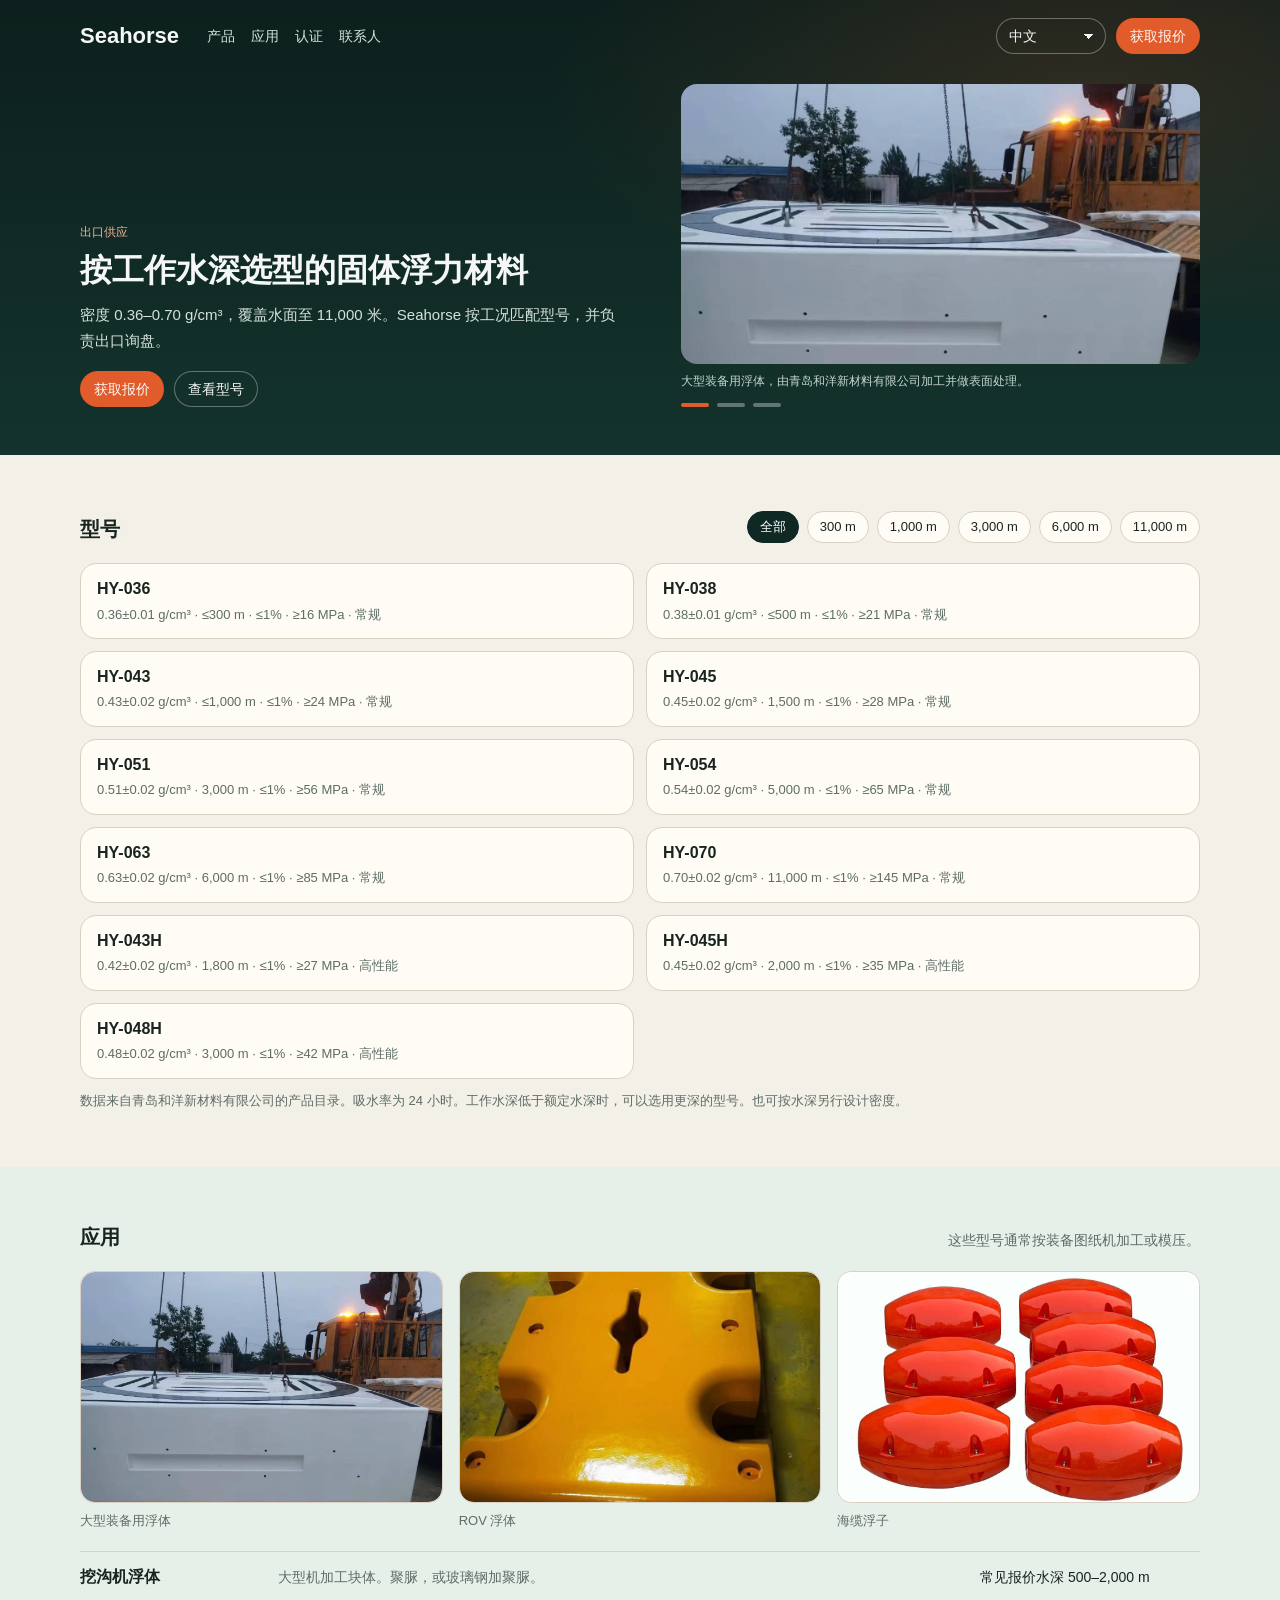
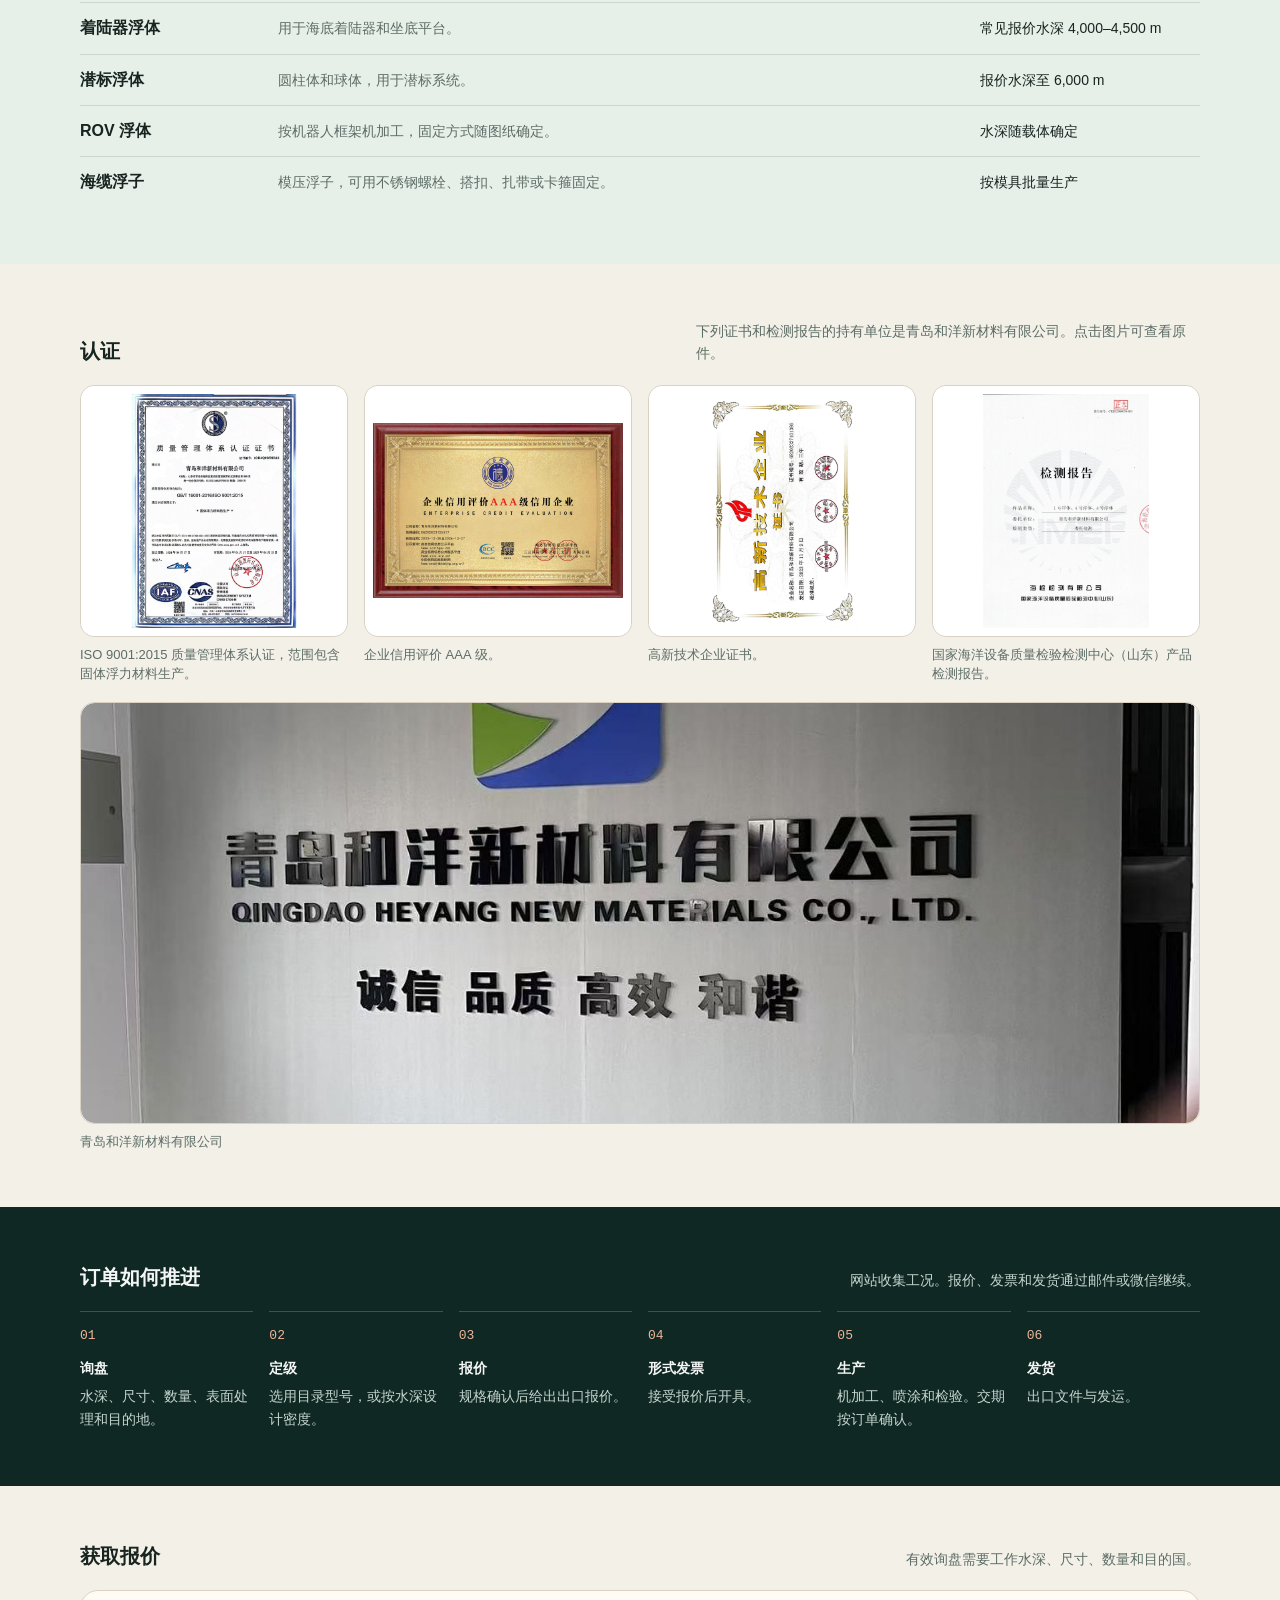
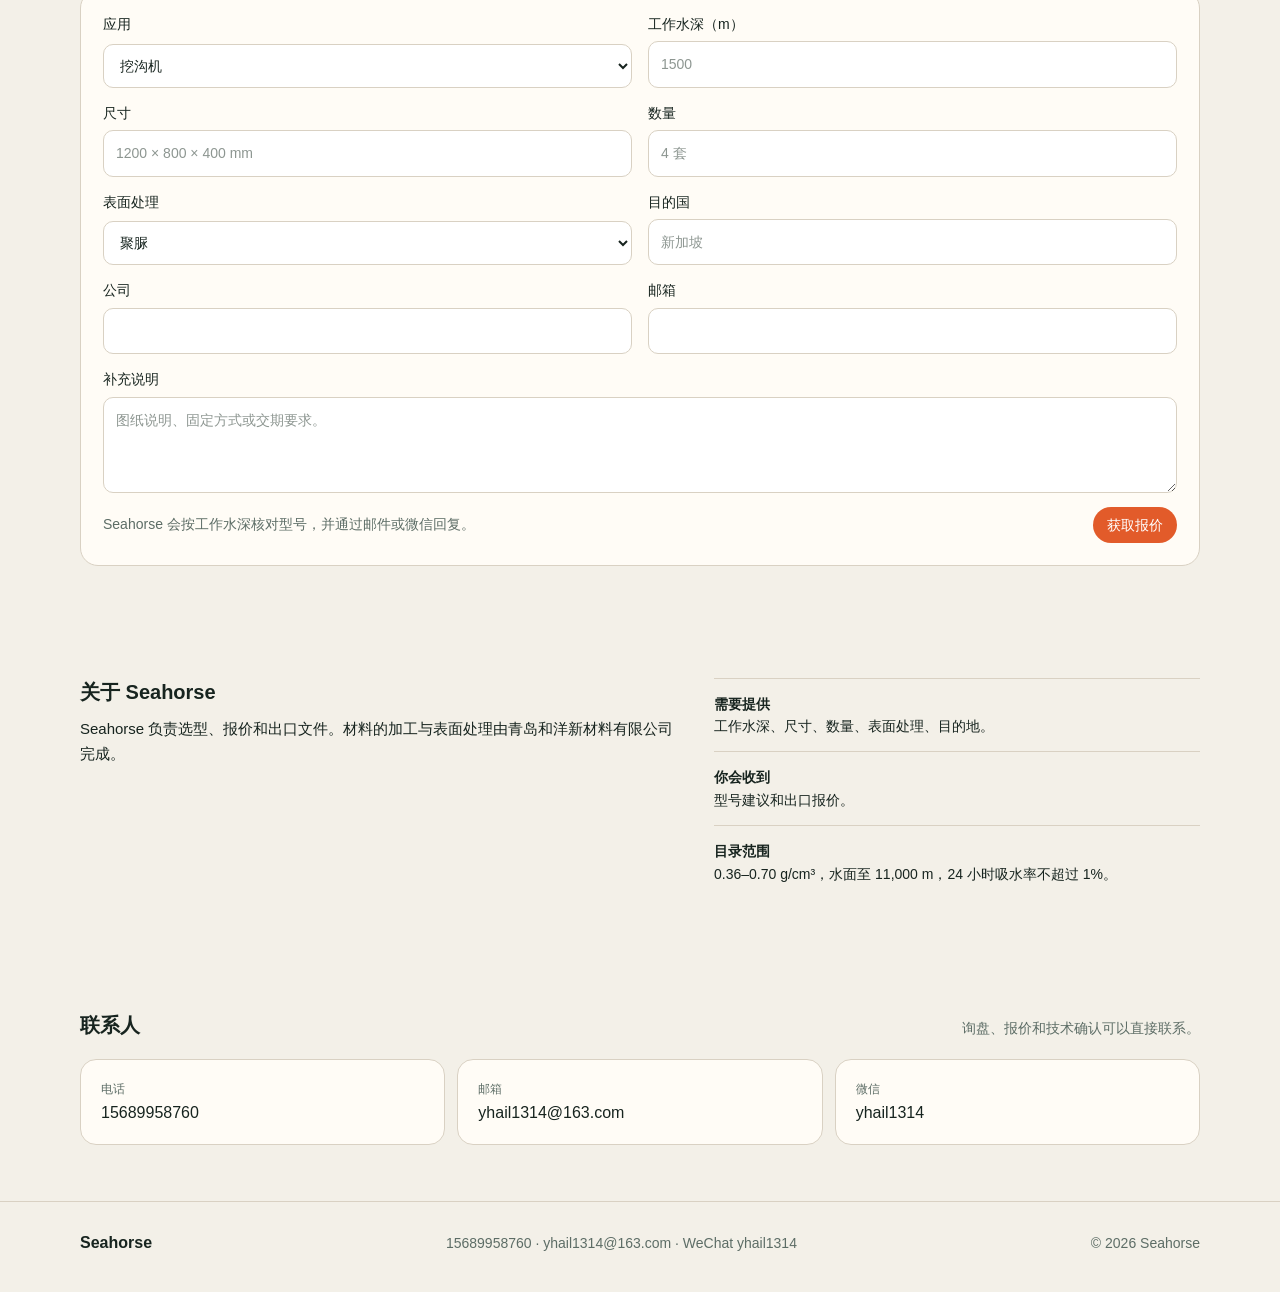
==== commit 0678934c: "Optimize the display." ====
--- a/index.html
+++ b/index.html
@@ -16,8 +16,7 @@
       --paper: #fffcf6;
       --signal: #e25b2a;
       --signal-ink: #fff8f4;
-      --serif: "Palatino Linotype", Palatino, "Book Antiqua", Georgia, serif;
-      --sans: "Segoe UI", "Microsoft YaHei", sans-serif;
+      --sans: "PingFang SC", "Hiragino Sans GB", "Microsoft YaHei", "Segoe UI", sans-serif;
       --mono: Consolas, "Cascadia Mono", monospace;
     }
 
@@ -28,8 +27,8 @@
       background: var(--bg);
       color: var(--ink);
       font-family: var(--sans);
-      font-size: 16px;
-      line-height: 1.5;
+      font-size: 14px;
+      line-height: 1.6;
     }
     a { color: inherit; text-decoration: none; }
     button, input, select, textarea { font: inherit; color: inherit; }
@@ -37,7 +36,7 @@
     figure { margin: 0; }
 
     .wrap {
-      width: min(1120px, calc(100% - 48px));
+      width: min(1120px, calc(100% - 32px));
       margin: 0 auto;
     }
 
@@ -51,26 +50,30 @@
     header {
       display: flex;
       align-items: center;
-      gap: 22px;
-      min-height: 76px;
+      gap: 10px 12px;
+      min-height: 64px;
       flex-wrap: wrap;
-      padding: 12px 0;
+      padding: 10px 0 0;
     }
     .logo {
-      font-family: var(--serif);
-      font-size: 28px;
-      letter-spacing: -0.03em;
-      line-height: 1;
+      font-size: 20px;
+      font-weight: 600;
+      line-height: 1.2;
     }
     nav {
       display: flex;
-      gap: 18px;
-      margin-left: auto;
+      flex-wrap: wrap;
+      gap: 16px;
+      order: 3;
+      flex: 1 0 100%;
+      margin: 0;
+      padding: 2px 0 14px;
       color: #d5e2dc;
-      font-size: 15px;
+      font-size: 14px;
+      line-height: 22px;
     }
     nav a:hover { color: white; }
-    .tools { display: flex; align-items: center; gap: 14px; }
+    .tools { display: flex; align-items: center; gap: 10px; margin-inline-start: auto; }
     .lang-select {
       min-height: 36px;
       padding: 0 32px 0 12px;
@@ -92,8 +95,11 @@
       display: inline-flex;
       align-items: center;
       justify-content: center;
-      min-height: 42px;
-      padding: 0 16px;
+      min-height: 36px;
+      padding: 0 14px;
+      font-size: 14px;
+      font-weight: 500;
+      line-height: 1;
       border-radius: 999px;
       background: var(--signal);
       color: var(--signal-ink);
@@ -110,43 +116,41 @@
 
     .hero {
       display: grid;
-      grid-template-columns: 1.05fr 0.95fr;
-      gap: 40px;
+      grid-template-columns: 1fr;
+      gap: 8px;
       align-items: end;
-      padding: 18px 0 64px;
+      padding: 4px 0 28px;
     }
     .kicker {
-      margin: 0 0 16px;
+      margin: 8px 0;
       color: #f0b59a;
-      font-size: 13px;
-      letter-spacing: 0.14em;
-      text-transform: uppercase;
+      font-size: 12px;
+      font-weight: 500;
+      line-height: 1.5;
     }
     h1 {
       margin: 0;
-      max-width: 640px;
-      font-family: var(--serif);
-      font-size: clamp(40px, 4.2vw, 60px);
-      font-weight: 500;
-      letter-spacing: -0.03em;
-      line-height: 1.02;
+      max-width: 16em;
+      font-size: 24px;
+      font-weight: 600;
+      line-height: 1.4;
     }
     .lede {
-      max-width: 540px;
-      margin: 22px 0 0;
+      max-width: 36em;
+      margin: 10px 0 0;
       color: #d5e2dc;
-      font-size: 18px;
+      font-size: 14px;
+      line-height: 1.7;
     }
     .hero-actions {
-      display: flex;
-      flex-wrap: wrap;
-      gap: 12px;
-      margin-top: 28px;
+      display: grid;
+      gap: 10px;
+      margin-top: 18px;
     }
     .visual { min-width: 0; }
     .slides {
-      height: 360px;
-      border-radius: 18px;
+      height: 210px;
+      border-radius: 16px;
       overflow: hidden;
     }
     .slides-track {
@@ -157,14 +161,15 @@
     }
     .slides img {
       width: 100%;
-      height: 360px;
+      height: 210px;
       flex: 0 0 100%;
       object-fit: cover;
     }
     .visual figcaption {
-      margin: 10px 4px 0;
+      margin: 8px 0 0;
       color: #c5d5ce;
-      font-size: 14px;
+      font-size: 12px;
+      line-height: 1.6;
     }
     .slide-dots {
       display: flex;
@@ -185,35 +190,35 @@
       .slides-track { transition: none; }
     }
 
-    section { padding: 72px 0; }
+    section { padding: 40px 0; }
     .section-head {
       display: flex;
-      justify-content: space-between;
-      align-items: end;
-      gap: 24px;
-      margin-bottom: 28px;
+      flex-direction: column;
+      align-items: stretch;
+      gap: 12px;
+      margin-bottom: 16px;
     }
     h2 {
       margin: 0;
-      font-family: var(--serif);
-      font-size: 40px;
-      font-weight: 500;
-      letter-spacing: -0.03em;
-      line-height: 1.05;
+      font-size: 18px;
+      font-weight: 600;
+      line-height: 1.4;
     }
     .section-head p, .note, figcaption {
       margin: 0;
       color: var(--muted);
     }
-    .section-head p { max-width: 420px; }
+    .section-head p { max-width: 36em; font-size: 14px; line-height: 1.6; }
 
     .filters { display: flex; flex-wrap: wrap; gap: 8px; }
     .filters button {
-      min-height: 36px;
+      min-height: 32px;
       padding: 0 12px;
       border-radius: 999px;
       border: 1px solid var(--line);
-      background: transparent;
+      background: var(--paper);
+      font-size: 13px;
+      line-height: 1.4;
       cursor: pointer;
     }
     .filters button[aria-pressed="true"] {
@@ -222,45 +227,33 @@
       color: white;
     }
 
-    .table-card {
+    .grade-grid { display: grid; gap: 10px; }
+    .grade-card {
       background: var(--paper);
       border: 1px solid var(--line);
-      border-radius: 18px;
-      overflow: hidden;
-    }
-    table { width: 100%; border-collapse: collapse; }
-    th, td { padding: 13px 16px; text-align: left; }
-    th {
-      background: #f7f4ee;
-      color: var(--muted);
-      font-size: 12px;
-      font-weight: 650;
-      letter-spacing: 0.08em;
-      text-transform: uppercase;
-    }
-    td {
-      border-top: 1px solid var(--line);
-      font-variant-numeric: tabular-nums;
-    }
-    td.grade { font-family: var(--mono); font-size: 15px; }
+      border-radius: 16px;
+      padding: 14px 16px;
+    }
+    .grade-card b { display: block; font-size: 16px; font-weight: 600; line-height: 1.4; }
+    .grade-card p { margin: 4px 0 0; color: var(--muted); font-size: 13px; line-height: 1.5; }
     input::placeholder, textarea::placeholder { color: #8d9691; }
-    .note { margin-top: 14px; font-size: 14px; }
+    .note { margin-top: 12px; font-size: 13px; line-height: 1.6; }
 
     #applications { background: var(--bg-2); }
     .photos, .certs {
       display: grid;
-      grid-template-columns: repeat(3, 1fr);
+      grid-template-columns: 1fr;
       gap: 16px;
-      margin-bottom: 28px;
+      margin-bottom: 20px;
     }
     .photos img, .certs img, .factory img {
       width: 100%;
       background: white;
       border-radius: 14px;
     }
-    .photos img { height: 230px; object-fit: cover; }
+    .photos img { height: 200px; object-fit: cover; }
     .certs {
-      grid-template-columns: repeat(4, 1fr);
+      grid-template-columns: 1fr 1fr;
       margin-bottom: 18px;
     }
     .certs a, .photos a, .factory a {
@@ -275,21 +268,21 @@
       object-fit: contain;
       padding: 8px;
     }
-    figcaption { margin-top: 8px; font-size: 14px; }
+    figcaption { margin-top: 8px; font-size: 13px; line-height: 1.5; }
     .factory img {
-      height: 420px;
+      height: 220px;
       object-fit: cover;
       border-radius: 14px;
     }
     .apps { display: grid; }
     .app {
       display: grid;
-      grid-template-columns: 200px 1fr 240px;
-      gap: 18px;
-      padding: 18px 0;
+      grid-template-columns: 1fr;
+      gap: 6px;
+      padding: 14px 0;
       border-top: 1px solid #c9d7d0;
     }
-    .app strong { font-size: 18px; }
+    .app strong { font-size: 16px; font-weight: 600; line-height: 1.4; }
     .app p { margin: 0; color: var(--muted); }
     .app em { font-style: normal; }
 
@@ -297,7 +290,7 @@
     #process .section-head p { color: #c5d5ce; }
     .steps {
       display: grid;
-      grid-template-columns: repeat(6, 1fr);
+      grid-template-columns: 1fr;
       gap: 16px;
       margin: 8px 0 0;
       padding: 0;
@@ -316,7 +309,7 @@
 
     form {
       display: grid;
-      grid-template-columns: 1fr 1fr;
+      grid-template-columns: 1fr;
       gap: 14px 16px;
       background: var(--paper);
       border: 1px solid var(--line);
@@ -338,9 +331,9 @@
     .form-actions {
       grid-column: 1 / -1;
       display: flex;
-      justify-content: space-between;
-      align-items: center;
-      gap: 16px;
+      flex-direction: column;
+      align-items: stretch;
+      gap: 12px;
     }
     .form-actions p { margin: 0; color: var(--muted); font-size: 14px; }
     .form-status { flex-basis: 100%; }
@@ -348,18 +341,18 @@
 
     .about {
       display: grid;
-      grid-template-columns: 1.1fr 0.9fr;
-      gap: 40px;
-    }
-    .about p { margin: 16px 0 0; font-size: 18px; }
+      grid-template-columns: 1fr;
+      gap: 8px;
+    }
+    .about p { margin: 10px 0 0; font-size: 15px; line-height: 1.7; }
     .facts { margin: 0; padding: 0; list-style: none; }
     .facts li { padding: 14px 0; border-top: 1px solid var(--line); }
     .facts strong { display: block; }
 
     .contact-grid {
       display: grid;
-      grid-template-columns: repeat(3, 1fr);
-      gap: 16px;
+      grid-template-columns: 1fr;
+      gap: 10px;
     }
     .contact-card {
       background: var(--paper);
@@ -369,17 +362,16 @@
     }
     .contact-card span {
       display: block;
-      margin-bottom: 8px;
+      margin-bottom: 4px;
       color: var(--muted);
-      font-size: 13px;
-      letter-spacing: 0.08em;
-      text-transform: uppercase;
+      font-size: 12px;
+      line-height: 1.5;
     }
     .contact-card a, .contact-card strong {
-      font-family: var(--serif);
-      font-size: 28px;
+      font-size: 16px;
       font-weight: 500;
-      letter-spacing: -0.03em;
+      line-height: 1.4;
+      word-break: break-all;
     }
 
     footer {
@@ -389,12 +381,54 @@
     }
     .footer-row {
       display: flex;
+      flex-direction: column;
+      align-items: flex-start;
       justify-content: space-between;
-      gap: 18px;
-      align-items: center;
-    }
-    footer .logo { font-size: 22px; color: var(--ink); }
+      gap: 8px;
+    }
+    .footer-row div { line-height: 1.6; }
+    footer .logo { font-size: 16px; font-weight: 600; color: var(--ink); }
     footer a:hover { color: var(--ink); }
+
+    @media (min-width: 860px) {
+      .wrap { width: min(1120px, calc(100% - 48px)); }
+      header { flex-wrap: nowrap; min-height: 72px; padding: 0; gap: 0 28px; }
+      .logo { font-size: 22px; }
+      nav { order: 0; flex: 0 1 auto; padding: 0; }
+      .hero {
+        grid-template-columns: 1.05fr 0.95fr;
+        gap: 28px;
+        padding: 12px 0 48px;
+      }
+      h1 { font-size: 32px; line-height: 1.35; }
+      .lede { font-size: 15px; }
+      .hero-actions { display: flex; flex-wrap: wrap; }
+      .slides, .slides img { height: 280px; }
+      section { padding: 56px 0; }
+      .section-head {
+        flex-direction: row;
+        justify-content: space-between;
+        align-items: end;
+        gap: 24px;
+        margin-bottom: 20px;
+      }
+      h2 { font-size: 20px; }
+      .grade-grid { grid-template-columns: 1fr 1fr; gap: 12px; }
+      .photos { grid-template-columns: repeat(3, 1fr); }
+      .photos img { height: 230px; }
+      .certs { grid-template-columns: repeat(4, 1fr); }
+      .factory img { height: 420px; }
+      .app { grid-template-columns: 180px 1fr 220px; gap: 18px; align-items: start; }
+      .steps { grid-template-columns: repeat(3, 1fr); }
+      form { grid-template-columns: 1fr 1fr; }
+      .form-actions { flex-direction: row; align-items: center; justify-content: space-between; }
+      .about { grid-template-columns: 1.1fr 0.9fr; gap: 40px; }
+      .contact-grid { grid-template-columns: repeat(3, 1fr); gap: 12px; }
+      .footer-row { flex-direction: row; align-items: center; gap: 18px; }
+    }
+    @media (min-width: 1100px) {
+      .steps { grid-template-columns: repeat(6, 1fr); }
+    }
   </style>
 </head>
 <body>
@@ -464,21 +498,7 @@
           <button type="button" data-depth="11000">11,000 m</button>
         </div>
       </div>
-      <div class="table-card">
-        <table>
-          <thead>
-            <tr>
-              <th data-i18n="thGrade">型号</th>
-              <th data-i18n="thDensity">密度 g/cm³</th>
-              <th data-i18n="thDepth">额定水深</th>
-              <th data-i18n="thAbsorption">吸水率</th>
-              <th data-i18n="thStrength">强度</th>
-              <th data-i18n="thSeries">系列</th>
-            </tr>
-          </thead>
-          <tbody id="grade-body"></tbody>
-        </table>
-      </div>
+      <div class="grade-grid" id="grade-body"></div>
       <p class="note" data-i18n="gradesNote">数据来自青岛和洋新材料有限公司的产品目录。吸水率为 24 小时。工作水深低于额定水深时，可以选用更深的型号。也可按水深另行设计密度。</p>
     </div>
   </section>
@@ -1255,14 +1275,15 @@
       const text = copy[currentLang];
       body.replaceChildren();
       grades.filter((grade) => grade[6] >= minDepth).forEach((grade) => {
-        const row = document.createElement("tr");
-        grade.slice(0, 6).forEach((value, index) => {
-          const cell = document.createElement("td");
-          if (index === 0) cell.className = "grade";
-          cell.textContent = index === 5 ? text[value === "Standard" ? "seriesStandard" : "seriesHigh"] : value;
-          row.appendChild(cell);
-        });
-        body.appendChild(row);
+        const card = document.createElement("article");
+        card.className = "grade-card";
+        const title = document.createElement("b");
+        title.textContent = grade[0];
+        const meta = document.createElement("p");
+        const series = text[grade[5] === "Standard" ? "seriesStandard" : "seriesHigh"];
+        meta.textContent = grade[1] + " g/cm³ · " + grade[2] + " · " + grade[3] + " · " + grade[4] + " · " + series;
+        card.append(title, meta);
+        body.appendChild(card);
       });
     }
 
